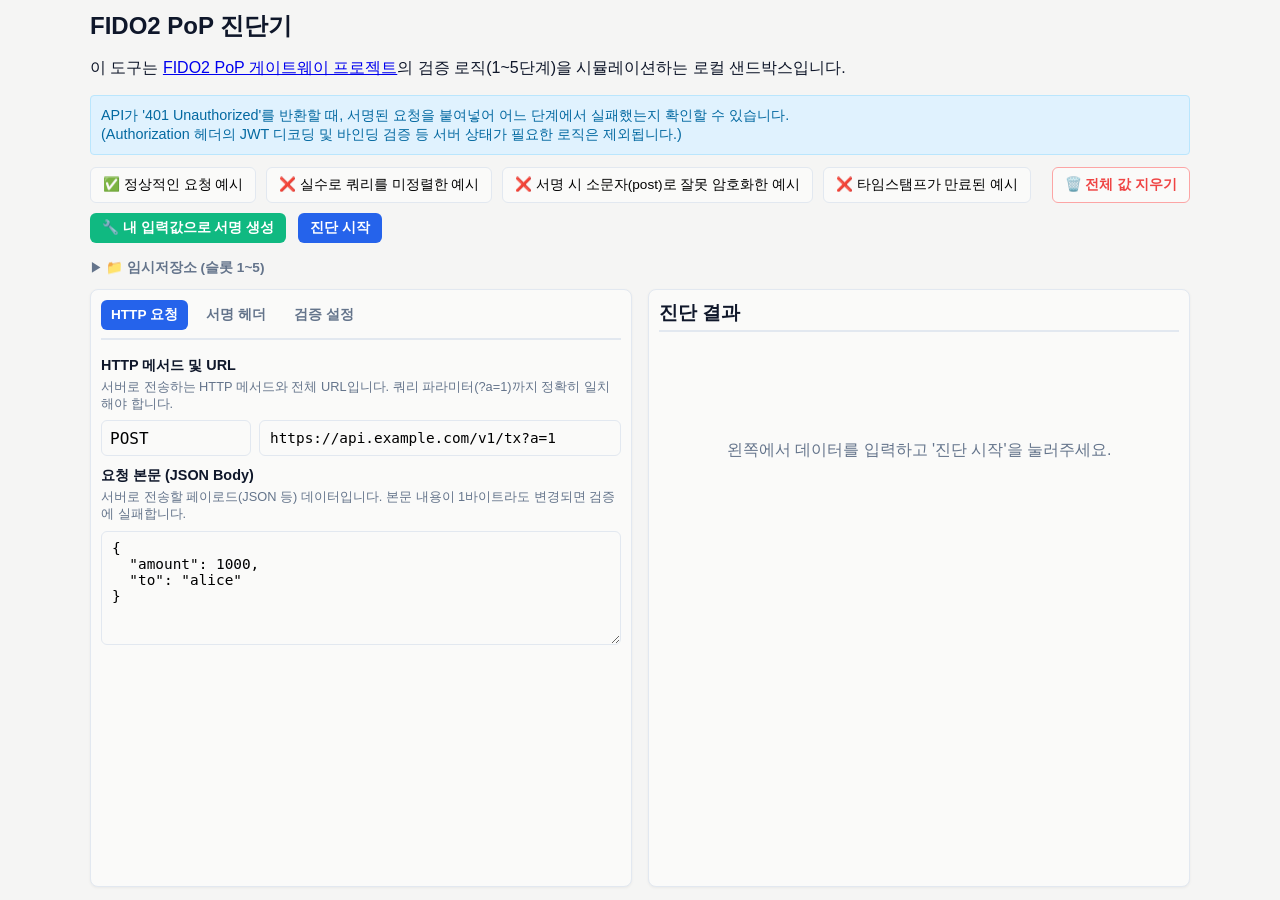
==== index.html @ a7aff131 "refactor(ui): eliminate DOM XSS and inline styles, guard localStorage, and split UI modules" ====
<!DOCTYPE html>

<html lang="ko">

<head>
  <meta charset="utf-8">

  <meta http-equiv="Content-Security-Policy" content="default-src 'none'; script-src 'self' file:; style-src 'self' file:; img-src 'self' file: data:; connect-src 'none'; base-uri 'none'; form-action 'none';">

  <meta name="viewport" content="width=device-width, initial-scale=1.0">

  

  <title>PoP 게이트웨이 401/403/400 진단기</title>
  <link rel="stylesheet" href="css/style.css">

</head>

<body>

  <div class="container">

        <header>
      <h1>FIDO2 PoP 진단기</h1>
      <p>이 도구는 <a href="https://altdmfk.github.io/fido2-pop-gateway/" target="_blank" rel="noopener noreferrer">FIDO2 PoP 게이트웨이 프로젝트</a>의 검증 로직(1~5단계)을 시뮬레이션하는 로컬 샌드박스입니다.</p>
      <div class="alert info">
        API가 '401 Unauthorized'를 반환할 때, 서명된 요청을 붙여넣어 어느 단계에서 실패했는지 확인할 수 있습니다.<br>
        (Authorization 헤더의 JWT 디코딩 및 바인딩 검증 등 서버 상태가 필요한 로직은 제외됩니다.)
      </div>
    </header>



    <div class="demo-buttons">

      <button id="btn-demo-valid" class="btn-demo">✅ 정상적인 요청 예시</button>

      <button id="btn-demo-unsorted" class="btn-demo">❌ 실수로 쿼리를 미정렬한 예시</button>

      <button id="btn-demo-method" class="btn-demo" title="네트워크로는 POST로 보냈지만, 서명할 때는 post로 해시한 상황입니다.">❌ 서명 시 소문자(post)로 잘못 암호화한 예시</button>

      <button id="btn-demo-expired" class="btn-demo">❌ 타임스탬프가 만료된 예시</button>
      <button id="btn-clear-all" class="btn-demo" >🗑️ 전체 값 지우기</button>

    </div>

    <div class="top-action-bar" >
      <button id="btn-generate-test" class="btn-primary">🔧 내 입력값으로 서명 생성</button>
      <button id="btn-diagnose" class="btn-primary">진단 시작</button>
    </div>

    <details class="memory-accordion">
      <summary>📁 임시저장소 (슬롯 1~5)</summary>
      <div class="memory-content" id="memory-slots-container">
        <!-- Rendered via JS -->
      </div>
    </details>

    <div class="main-content">

      <div class="input-section">
        <div class="tabs">
          <button class="tab-btn active" data-target="tab-http">HTTP 요청</button>
          <button class="tab-btn" data-target="tab-headers">서명 헤더</button>
          <button class="tab-btn" data-target="tab-config">검증 설정</button>
        </div>

        <div id="tab-http" class="tab-pane active">
          <div class="form-group">
            <label>HTTP 메서드 및 URL</label>
            <div class="field-desc">서버로 전송하는 HTTP 메서드와 전체 URL입니다. 쿼리 파라미터(?a=1)까지 정확히 일치해야 합니다.</div>
            <div class="url-input-group">
              <input type="text" id="req-method" list="method-list" value="POST" maxlength="20">
              <datalist id="method-list">
                <option value="GET"></option>
                <option value="POST"></option>
                <option value="PUT"></option>
                <option value="DELETE"></option>
                <option value="PATCH"></option>
              </datalist>
              <input type="text" id="req-url" maxlength="2048">
            </div>
          </div>
          
          <div class="form-group">
            <label>요청 본문 (JSON Body)</label>
            <div class="field-desc">서버로 전송할 페이로드(JSON 등) 데이터입니다. 본문 내용이 1바이트라도 변경되면 검증에 실패합니다.</div>
            <textarea id="req-body" maxlength="50000" rows="6"></textarea>
          </div>
        </div>

        <div id="tab-headers" class="tab-pane">
          
          <div class="form-group">
            <label>Nonce</label>
            <div class="field-desc">재전송 공격(Replay Attack)을 방지하기 위해 클라이언트가 매 요청마다 새로 생성하는 1회용 난수(Random String)입니다.</div>
            <input type="text" id="req-nonce" maxlength="128">
          </div>
          <div class="form-group">
            <label>Timestamp</label>
            <div class="field-desc">클라이언트가 서명을 생성한 시각(Unix Timestamp)입니다. 기준 시각(서버 시간) 대비 오차가 허용 범위를 벗어나면 만료 처리됩니다.</div>
            <input type="text" id="req-timestamp" maxlength="20">
          </div>
          <div class="form-group">
            <label>Body-Digest</label>
            <div class="field-desc">요청 본문(Body) 데이터가 전송 도중 변조되지 않았음을 수학적으로 증명하는 해시(Hash) 요약본입니다.</div>
            <input type="text" id="req-digest" maxlength="256">
          </div>
          <div class="form-group">
            <label>Signature</label>
            <div class="field-desc">본인이 보냈다는 것을 증명하는 전자서명입니다. ECDSA P-256 서명 기준, Base64url 디코딩 시 정확히 64바이트(r값 32바이트 + s값 32바이트)여야 합니다.</div>
            <input type="text" id="req-signature" maxlength="512">
          </div>
        </div>

        <div id="tab-config" class="tab-pane">
          <div class="form-group">
            <label>공개키 (PEM)</label>
            <div class="field-desc">전자서명의 유효성을 검증하기 위한 암호학적 공개키입니다. (PEM 형식 및 순수 Base64 문자열 모두 지원)</div>
            <textarea id="req-pubkey" maxlength="2048" rows="6"></textarea>
          </div>
          
          <div class="form-group eval-time-group" >
            <label >평가 기준 시각 (Unix Timestamp):</label>
            <input type="number" id="eval-timestamp" >
            <button id="btn-now" class="btn-small">현재 시각</button>
          </div>
        </div>
</div>



      <div class="result-section">

        <h3>진단 결과</h3>

        <div id="result-panel" class="result-panel empty">

          <p class="placeholder-text">왼쪽에서 데이터를 입력하고 '진단 시작'을 눌러주세요.</p>

        </div>

        

        <div class="overhead-info hidden" id="overhead-info">

          <h4>💡 페이로드 절감 효과 (논문 수치 반영)</h4>

          <p>입력된 서명 길이를 보면 <strong>ECDSA P-256</strong> 알고리즘이 사용되었습니다.<br>

      이는 논문의 실측 결과에 따라 RSA-2048(약 499 Bytes) 대비 서명 헤더 크기를 <strong>약 51.3% (243 Bytes로) 절감</strong>한 규격입니다.</p>

        </div>

      </div>

    </div>

  </div>



  <!-- Script Load Order (IIFE/UMD, no ES modules for file:// compatibility):
       1. Fixtures -> 2. Core Profile & Modules -> 3. JSON Error Formatter -> 4. Core Diagnose Engine -> 5. UI Modules -> 6. App Bootstrap -->
  <script src="test/fixtures/fixtures.js"></script>
  <script src="js/core/profiles/paper.js"></script>
  <script src="js/core/encoding.js"></script>
  <script src="js/core/ecdsa.js"></script>
  <script src="js/core/canonical.js"></script>
  <script src="js/core/hypotheses.js"></script>
  <script src="js/ui/jsonError.js"></script>
  <script src="js/core/diagnose.js"></script>
  <script src="js/ui/render.js"></script>
  <script src="js/ui/slots.js"></script>
  <script src="js/ui/tabs.js"></script>
  <script src="js/app.js"></script>

</body>

</html>
---- css/style.css ----
:root {
  --primary-color: #2563eb;
  --bg-color: #f5f5f4;
  --surface-color: #fafaf9;
  --border-color: #e2e8f0;
  --text-main: #0f172a;
  --text-muted: #64748b;
  --danger-color: #ef4444;
  --success-color: #22c55e;
}

body {
  font-family: -apple-system, BlinkMacSystemFont, "Segoe UI", Roboto, Helvetica, Arial, sans-serif;
  background-color: var(--bg-color);
  color: var(--text-main);
  margin: 0;
  padding: 10px;
}

.container {
  max-width: 1100px;
  margin: 0 auto;
}

header {
  margin-bottom: 12px;
}

h1 { margin-top: 0; font-size: 1.5rem; }
h3 { margin-top: 0; border-bottom: 2px solid var(--border-color); padding-bottom: 4px;}

.alert {
  padding: 12px;
  border-radius: 6px;
  background-color: #fffbeb;
  border: 1px solid #fde68a;
  color: #92400e;
  font-size: 0.9rem;
}

.demo-buttons {
  display: flex;
  gap: 10px;
  margin-bottom: 10px;
  flex-wrap: wrap;
}

.btn-demo {
  background-color: var(--surface-color);
  border: 1px solid var(--border-color);
  padding: 8px 12px;
  border-radius: 6px;
  cursor: pointer;
  font-size: 0.85rem;
  transition: all 0.2s;
}
.btn-demo:hover { background-color: #f1f5f9; }

.main-content {
  display: grid;
  grid-template-columns: 1fr 1fr;
  gap: 16px;
}

.input-section, .result-section {
  background: var(--surface-color);
  padding: 10px;
  border-radius: 8px;
  border: 1px solid var(--border-color);
  box-shadow: 0 1px 3px rgba(0,0,0,0.05);
}

.form-group {
  margin-bottom: 10px;
}
.form-group label {
  display: block;
  font-weight: 600;
  margin-bottom: 6px;
  font-size: 0.9rem;
}



.url-input-group { display: flex; gap: 8px; }





.btn-primary {
  font-size: 0.85rem;
  background: var(--primary-color);
  color: white;
  border: none;
  padding: 6px 12px;
  border-radius: 6px;
  cursor: pointer;
  font-weight: 600;
}
.btn-primary:hover { background: #1d4ed8; }



.result-panel {
  min-height: 200px;
}
.result-panel.empty {
  display: flex;
  align-items: center;
  justify-content: center;
  color: var(--text-muted);
}

.stage-list {
  list-style: none;
  padding: 0;
  margin: 0;
}
.stage-item {
  padding: 12px;
  border-bottom: 1px solid var(--border-color);
  display: flex;
  align-items: flex-start;
  gap: 12px;
}
.stage-item .status-icon {
  font-size: 1.2rem;
}
.stage-item .content h4 {
  margin: 0 0 4px 0;
  font-size: 1rem;
}
.stage-item .content p {
  margin: 0;
  font-size: 0.9rem;
  color: var(--text-muted);
  white-space: pre-wrap;
  line-height: 1.4;
}

.hypothesis-box {
  margin-top: 10px;
  padding: 12px;
  background: #f0fdf4;
  border: 1px solid #bbf7d0;
  border-radius: 6px;
  color: #166534;
}
.hypothesis-box h5 { margin: 0 0 8px 0; font-size: 0.95rem; }
.hypothesis-box pre {
  background: #e7e5e4;
  padding: 8px;
  border-radius: 4px;
  overflow-x: auto;
  font-size: 0.8rem;
  margin: 0;
  border: 1px solid #dcfce7;
}

.overhead-info {
  margin-top: 24px;
  padding: 16px;
  background: #eff6ff;
  border-radius: 8px;
  border: 1px solid #bfdbfe;
}
.overhead-info h4 { margin: 0 0 8px 0; color: #1e3a8a;}
.overhead-info p { margin: 0; font-size: 0.9rem; color: #1e40af; line-height: 1.5; }

.alert.info { background-color: #e0f2fe; border: 1px solid #bae6fd; padding: 10px; color: #0369a1; border-radius: 4px; margin-top: 10px; }

#req-url { flex: 1; }
.hypothesis-box.error { background: #fef2f2; border-color: #fecaca; color: #991b1b; }
.stage-item .content h4.failed { color: var(--danger-color); font-weight: bold; }
.stage-item .content p.failed { color: var(--danger-color); }
.hypothesis-box .red-msg { color: #856404; }

.desc-label { font-size: 0.85rem; margin-top: 10px; }

input[type="text"], input[type="number"], textarea {
  background-color: #fafaf9;
  width: 100%;
  padding: 8px 10px;
  border: 1px solid var(--border-color);
  border-radius: 6px;
  font-family: monospace;
  box-sizing: border-box;
  font-size: 0.9rem;
}
.btn-small {
  background: var(--surface-color);
  border: 1px solid var(--border-color);
  padding: 0 16px;
  border-radius: 6px;
  cursor: pointer;
  white-space: nowrap;
  font-weight: 600;
  transition: all 0.2s;
}
.btn-small:hover { background-color: #f1f5f9; }

#req-method { width: 150px; padding: 6px 8px; border: 1px solid var(--border-color); border-radius: 6px; font-family: monospace; font-size: 1rem; box-sizing: border-box; height: 36px; }
.eval-time-group {
  margin-top: 16px;
  display: flex;
  flex-direction: row;
  align-items: center;
  gap: 8px;
  width: 100%;
}
.eval-time-group label { white-space: nowrap; margin: 0; }
.eval-time-group input { flex: 1; margin: 0; }
.eval-time-group button { margin: 0; height: 28px; }

.failed { color: red; }
.completed { font-weight: bold; }

textarea {
  resize: vertical;
  max-height: 500px;
  min-height: 60px;
}

.top-action-bar {
  display: flex;
  justify-content: flex-start;
  align-items: center;
  background: transparent;
  padding: 0;
  border-radius: 8px;
  border: none;
  margin-bottom: 12px;
  gap: 12px;
}

.diff-view {
  background: #1e1e1e;
  color: #d4d4d4;
  font-family: monospace;
  font-size: 0.85rem;
  border-radius: 4px;
  overflow: hidden;
  margin-top: 8px;
  border: 1px solid #333;
}
.diff-row {
  padding: 2px 8px;
  white-space: pre-wrap;
  word-break: break-all;
}
.diff-row.match {
  color: #858585;
}
.diff-row.expected {
  background-color: rgba(244, 63, 94, 0.2);
  color: #fda4af;
}
.diff-row.expected::before {
  content: '- ';
  user-select: none;
}
.diff-row.actual {
  background-color: rgba(16, 185, 129, 0.2);
  color: #6ee7b7;
}
.diff-row.actual::before {
  content: '+ ';
  user-select: none;
}

.field-desc {
  font-size: 0.8rem;
  color: var(--text-muted);
  margin-bottom: 8px;
  margin-top: -2px;
  line-height: 1.3;
}

.tabs {
  display: flex;
  gap: 8px;
  margin-bottom: 16px;
  border-bottom: 2px solid var(--border-color);
  padding-bottom: 8px;
}
.tab-btn {
  background: none;
  border: none;
  padding: 6px 10px;
  font-size: 0.85rem;
  font-weight: 600;
  color: var(--text-muted);
  cursor: pointer;
  border-radius: 6px;
  transition: all 0.2s;
}
.tab-btn:hover {
  background: #e7e5e4;
  color: var(--text-main);
}
.tab-btn.active {
  background: var(--primary-color);
  color: white;
}
.tab-pane {
  display: none;
  min-height: 520px;
}
.tab-pane.active {
  display: block;
}

/* Refactored inline styles to comply with CSP */
#btn-clear-all {
  color: #ef4444;
  border-color: #fca5a5;
  font-weight: bold;
  margin-left: auto;
}
#btn-generate-test {
  background-color: #10b981;
  border-color: #059669;
  font-size: 0.85rem;
}
#btn-generate-test:hover {
  background-color: #059669;
}

.warning-list {
  margin: 4px 0 0 20px;
  padding: 0;
}

.memory-accordion {
  margin-bottom: 8px;
  background: transparent;
  border: none;
}
.memory-accordion summary {
  padding: 4px 0;
  font-size: 0.85rem;
  color: #64748b;
  font-weight: 600;
  cursor: pointer;
  list-style: none;
  user-select: none;
  display: inline-block;
}
.memory-accordion summary:hover {
  color: #334155;
}
.memory-accordion summary::-webkit-details-marker {
  display: none;
}
.memory-accordion summary::before {
  content: "▶";
  display: inline-block;
  width: 16px;
  font-size: 0.75rem;
  transition: transform 0.2s;
}
.memory-accordion[open] summary::before {
  transform: rotate(90deg);
}
.memory-content {
  padding: 6px 0;
  display: flex;
  flex-direction: column;
  gap: 4px;
}
.memory-slot {
  display: flex;
  align-items: center;
  gap: 6px;
  background: #f5f5f4;
  padding: 4px 8px;
  border-radius: 4px;
  border: 1px solid #e2e8f0;
}
.memory-slot-name {
  flex: 1;
  font-size: 0.8rem;
  color: #475569;
}
.memory-slot button {
  padding: 2px 6px;
  font-size: 0.75rem;
  background: #e7e5e4;
}
.memory-slot button.btn-slot-save {
  color: #2563eb;
  border-color: #bfdbfe;
}
.memory-slot button.btn-slot-load {
  color: #059669;
  border-color: #a7f3d0;
}
.memory-slot button.btn-slot-delete {
  color: #ef4444;
  border-color: #fca5a5;
}

.error-detail-box {
  margin-top: 12px;
  padding: 8px 12px;
  background: #fef3c7;
  border-left: 3px solid #f59e0b;
  border-radius: 4px;
  color: #b45309;
  font-family: monospace;
  font-size: 0.85rem;
  line-height: 1.4;
  white-space: pre-wrap;
  word-break: break-all;
}

/* Classes to replace inline styles for CSP compliance */
.alert-compact {
  line-height: 1.6;
  margin-bottom: 0;
}
.alert-title {
  font-size: 1.05rem;
  display: block;
  margin-bottom: 6px;
}
.text-muted-span {
  color: #64748b;
}
.hidden {
  display: none;
}
.toast {
  position: fixed;
  top: 20px;
  left: 50%;
  transform: translateX(-50%);
  background-color: #10b981;
  color: white;
  padding: 12px 24px;
  border-radius: 8px;
  box-shadow: 0 4px 12px rgba(0,0,0,0.15);
  z-index: 9999;
  font-weight: bold;
  opacity: 0;
  transition: opacity 0.3s ease, top 0.3s ease;
}
.toast.toast-error {
  background-color: #ef4444;
}
.toast.toast-visible {
  opacity: 1;
  top: 40px;
}
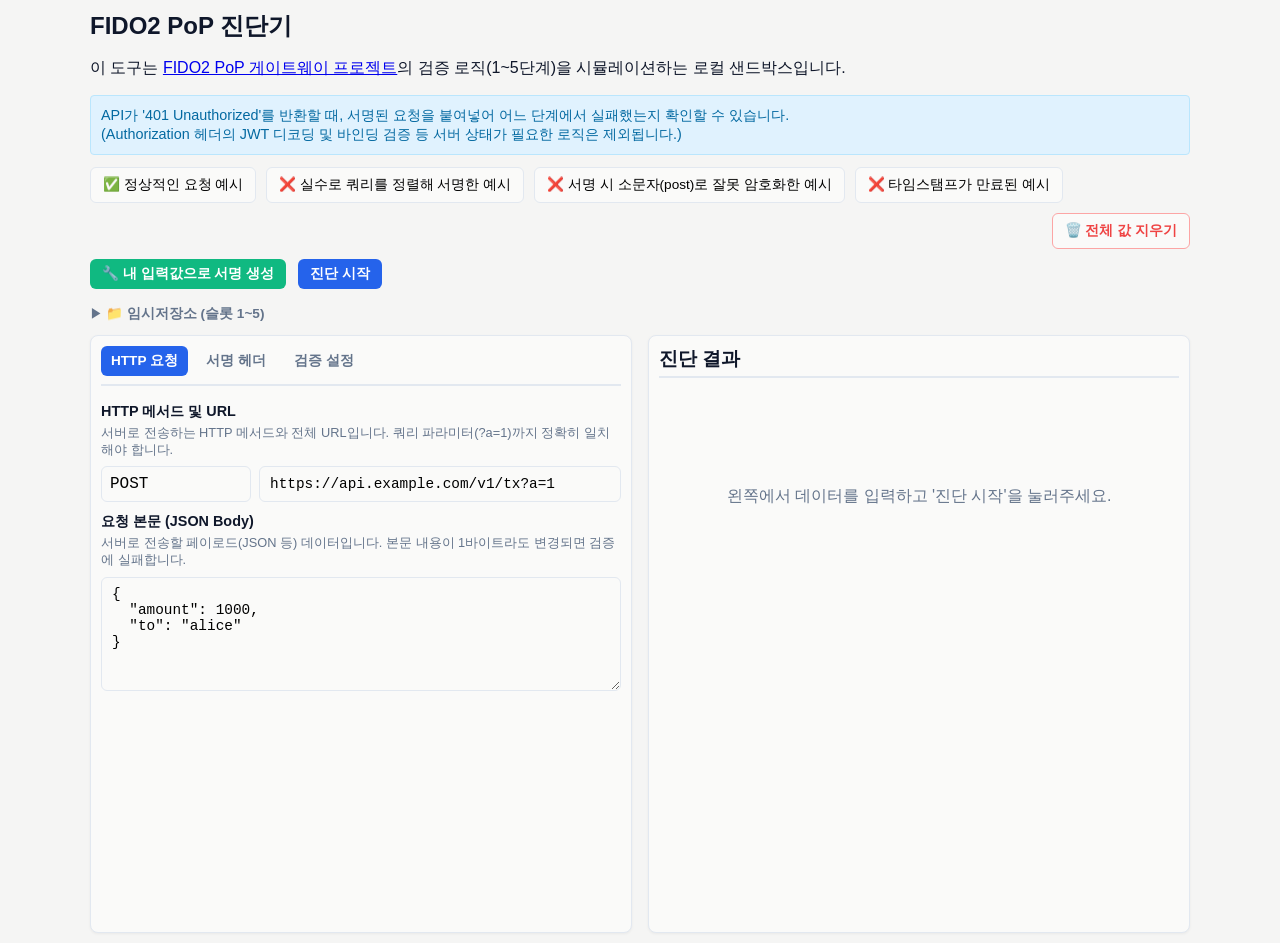
==== commit 6b77ec22: "feat(a11y,ui): add keyboard tab navigation, ARIA attributes, label bindings, and mobile layout - Con" ====
--- a/index.html
+++ b/index.html
@@ -35,7 +35,7 @@
 
       <button id="btn-demo-valid" class="btn-demo">✅ 정상적인 요청 예시</button>
 
-      <button id="btn-demo-unsorted" class="btn-demo">❌ 실수로 쿼리를 미정렬한 예시</button>
+      <button id="btn-demo-unsorted" class="btn-demo" title="게이트웨이는 원본 순서(c=3&amp;a=1&amp;b=2)를 기대하는데 클라이언트가 알파벳순(a=1&amp;b=2&amp;c=3)으로 정렬해 서명한 상황입니다.">❌ 실수로 쿼리를 정렬해 서명한 예시</button>
 
       <button id="btn-demo-method" class="btn-demo" title="네트워크로는 POST로 보냈지만, 서명할 때는 post로 해시한 상황입니다.">❌ 서명 시 소문자(post)로 잘못 암호화한 예시</button>
 
@@ -59,18 +59,18 @@
     <div class="main-content">
 
       <div class="input-section">
-        <div class="tabs">
-          <button class="tab-btn active" data-target="tab-http">HTTP 요청</button>
-          <button class="tab-btn" data-target="tab-headers">서명 헤더</button>
-          <button class="tab-btn" data-target="tab-config">검증 설정</button>
+        <div class="tabs" role="tablist" aria-label="진단 입력 항목 탭">
+          <button id="tab-btn-http" class="tab-btn active" role="tab" aria-selected="true" aria-controls="tab-http" tabindex="0" data-target="tab-http">HTTP 요청</button>
+          <button id="tab-btn-headers" class="tab-btn" role="tab" aria-selected="false" aria-controls="tab-headers" tabindex="-1" data-target="tab-headers">서명 헤더</button>
+          <button id="tab-btn-config" class="tab-btn" role="tab" aria-selected="false" aria-controls="tab-config" tabindex="-1" data-target="tab-config">검증 설정</button>
         </div>
 
-        <div id="tab-http" class="tab-pane active">
+        <div id="tab-http" class="tab-pane active" role="tabpanel" aria-labelledby="tab-btn-http">
           <div class="form-group">
-            <label>HTTP 메서드 및 URL</label>
+            <label for="req-method">HTTP 메서드 및 URL</label>
             <div class="field-desc">서버로 전송하는 HTTP 메서드와 전체 URL입니다. 쿼리 파라미터(?a=1)까지 정확히 일치해야 합니다.</div>
             <div class="url-input-group">
-              <input type="text" id="req-method" list="method-list" value="POST" maxlength="20">
+              <input type="text" id="req-method" list="method-list" value="POST" maxlength="20" aria-label="HTTP 메서드">
               <datalist id="method-list">
                 <option value="GET"></option>
                 <option value="POST"></option>
@@ -78,50 +78,50 @@
                 <option value="DELETE"></option>
                 <option value="PATCH"></option>
               </datalist>
-              <input type="text" id="req-url" maxlength="2048">
+              <input type="text" id="req-url" maxlength="2048" aria-label="요청 URL">
             </div>
           </div>
           
           <div class="form-group">
-            <label>요청 본문 (JSON Body)</label>
+            <label for="req-body">요청 본문 (JSON Body)</label>
             <div class="field-desc">서버로 전송할 페이로드(JSON 등) 데이터입니다. 본문 내용이 1바이트라도 변경되면 검증에 실패합니다.</div>
             <textarea id="req-body" maxlength="50000" rows="6"></textarea>
           </div>
         </div>
 
-        <div id="tab-headers" class="tab-pane">
+        <div id="tab-headers" class="tab-pane" role="tabpanel" aria-labelledby="tab-btn-headers">
           
           <div class="form-group">
-            <label>Nonce</label>
+            <label for="req-nonce">Nonce</label>
             <div class="field-desc">재전송 공격(Replay Attack)을 방지하기 위해 클라이언트가 매 요청마다 새로 생성하는 1회용 난수(Random String)입니다.</div>
             <input type="text" id="req-nonce" maxlength="128">
           </div>
           <div class="form-group">
-            <label>Timestamp</label>
+            <label for="req-timestamp">Timestamp</label>
             <div class="field-desc">클라이언트가 서명을 생성한 시각(Unix Timestamp)입니다. 기준 시각(서버 시간) 대비 오차가 허용 범위를 벗어나면 만료 처리됩니다.</div>
             <input type="text" id="req-timestamp" maxlength="20">
           </div>
           <div class="form-group">
-            <label>Body-Digest</label>
+            <label for="req-digest">Body-Digest</label>
             <div class="field-desc">요청 본문(Body) 데이터가 전송 도중 변조되지 않았음을 수학적으로 증명하는 해시(Hash) 요약본입니다.</div>
             <input type="text" id="req-digest" maxlength="256">
           </div>
           <div class="form-group">
-            <label>Signature</label>
+            <label for="req-signature">Signature</label>
             <div class="field-desc">본인이 보냈다는 것을 증명하는 전자서명입니다. ECDSA P-256 서명 기준, Base64url 디코딩 시 정확히 64바이트(r값 32바이트 + s값 32바이트)여야 합니다.</div>
             <input type="text" id="req-signature" maxlength="512">
           </div>
         </div>
 
-        <div id="tab-config" class="tab-pane">
+        <div id="tab-config" class="tab-pane" role="tabpanel" aria-labelledby="tab-btn-config">
           <div class="form-group">
-            <label>공개키 (PEM)</label>
+            <label for="req-pubkey">공개키 (PEM)</label>
             <div class="field-desc">전자서명의 유효성을 검증하기 위한 암호학적 공개키입니다. (PEM 형식 및 순수 Base64 문자열 모두 지원)</div>
             <textarea id="req-pubkey" maxlength="2048" rows="6"></textarea>
           </div>
           
           <div class="form-group eval-time-group" >
-            <label >평가 기준 시각 (Unix Timestamp):</label>
+            <label for="eval-timestamp">평가 기준 시각 (Unix Timestamp):</label>
             <input type="number" id="eval-timestamp" >
             <button id="btn-now" class="btn-small">현재 시각</button>
           </div>
@@ -134,7 +134,7 @@
 
         <h3>진단 결과</h3>
 
-        <div id="result-panel" class="result-panel empty">
+        <div id="result-panel" class="result-panel empty" role="status" aria-live="polite">
 
           <p class="placeholder-text">왼쪽에서 데이터를 입력하고 '진단 시작'을 눌러주세요.</p>
 
--- a/css/style.css
+++ b/css/style.css
@@ -453,3 +453,46 @@
   opacity: 1;
   top: 40px;
 }
+
+/* Keyboard accessibility: visible focus indicator for all interactive elements */
+button:focus-visible,
+.tab-btn:focus-visible,
+input:focus-visible,
+textarea:focus-visible,
+summary:focus-visible,
+a:focus-visible {
+  outline: 2px solid var(--primary-color);
+  outline-offset: 2px;
+}
+
+/* Responsive layout for mobile and narrow screens */
+@media (max-width: 768px) {
+  body {
+    overflow-x: hidden;
+  }
+  .main-content {
+    grid-template-columns: 1fr;
+  }
+  .input-section,
+  .result-section {
+    min-width: 0;
+  }
+  .tabs,
+  .top-action-bar,
+  .eval-time-group,
+  .url-input-group,
+  .memory-slot {
+    flex-wrap: wrap;
+  }
+  #req-method {
+    width: 100%;
+  }
+  #req-url {
+    min-width: 0;
+    width: 100%;
+  }
+  .tab-pane {
+    min-height: auto;
+  }
+}
+
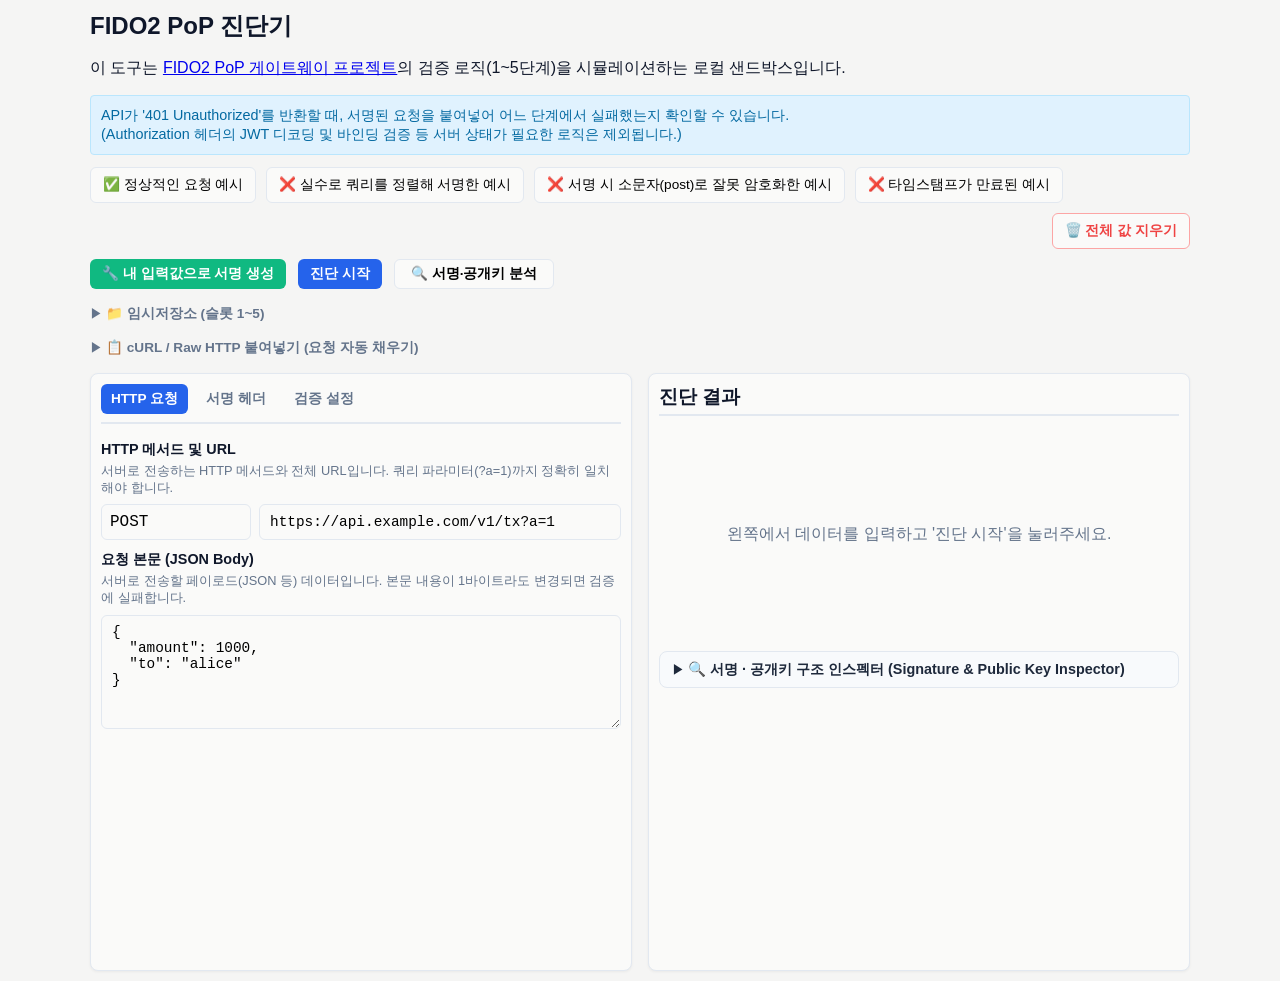
==== commit c0fb17a1: "feat(importer): add cURL and Raw HTTP parser with sample commands and tests" ====
--- a/index.html
+++ b/index.html
@@ -47,12 +47,36 @@
     <div class="top-action-bar" >
       <button id="btn-generate-test" class="btn-primary">🔧 내 입력값으로 서명 생성</button>
       <button id="btn-diagnose" class="btn-primary">진단 시작</button>
+      <button type="button" id="btn-inspect-now" class="btn-small">🔍 서명·공개키 분석</button>
     </div>
 
     <details class="memory-accordion">
       <summary>📁 임시저장소 (슬롯 1~5)</summary>
       <div class="memory-content" id="memory-slots-container">
         <!-- Rendered via JS -->
+      </div>
+    </details>
+
+    <details id="curl-import-accordion" class="memory-accordion import-accordion">
+      <summary>📋 cURL / Raw HTTP 붙여넣기 (요청 자동 채우기)</summary>
+      <div class="import-content">
+        <div class="import-header-row">
+          <label for="curl-import-input" class="import-label">cURL 명령어(Copy as cURL - bash) 또는 Raw HTTP 원문</label>
+          <div class="import-sample-buttons">
+            <button type="button" id="btn-sample-curl-valid" class="btn-small btn-import-sample">샘플: 정상 cURL</button>
+            <button type="button" id="btn-sample-curl-der" class="btn-small btn-import-sample">샘플: 실패 cURL (DER 서명)</button>
+            <button type="button" id="btn-sample-raw-http" class="btn-small btn-import-sample">샘플: Raw HTTP</button>
+          </div>
+        </div>
+        <textarea id="curl-import-input" rows="4" maxlength="550000" placeholder="curl 'https://api.example.com/v1/tx?a=1' -X POST -H 'X-FIDO2-Nonce: ...' --data-raw '{...}' 또는 Raw HTTP 요청을 붙여넣으세요."></textarea>
+        <div class="import-actions">
+          <button type="button" id="btn-curl-apply" class="btn-primary">📥 입력칸에 채우기</button>
+          <div id="curl-confirm-bar" class="import-confirm-bar hidden">
+            <span class="import-confirm-msg">⚠️ 기존 입력값이 있습니다. 덮어쓰시겠습니까?</span>
+            <button type="button" id="btn-curl-confirm-yes" class="btn-small btn-confirm-yes">덮어쓰기</button>
+            <button type="button" id="btn-curl-confirm-no" class="btn-small btn-confirm-no">취소</button>
+          </div>
+        </div>
       </div>
     </details>
 
@@ -134,6 +158,8 @@
 
         <h3>진단 결과</h3>
 
+        <div id="import-status-banner" class="import-status-banner hidden"></div>
+
         <div id="result-panel" class="result-panel empty" role="status" aria-live="polite">
 
           <p class="placeholder-text">왼쪽에서 데이터를 입력하고 '진단 시작'을 눌러주세요.</p>
@@ -151,6 +177,20 @@
       이는 논문의 실측 결과에 따라 RSA-2048(약 499 Bytes) 대비 서명 헤더 크기를 <strong>약 51.3% (243 Bytes로) 절감</strong>한 규격입니다.</p>
 
         </div>
+
+        <details id="inspector-panel" class="inspector-accordion">
+          <summary>🔍 서명 · 공개키 구조 인스펙터 (Signature &amp; Public Key Inspector)</summary>
+          <div class="inspector-content">
+            <div class="inspector-card">
+              <h5>서명 (Signature) 구조 분석</h5>
+              <div id="inspector-sig-box"></div>
+            </div>
+            <div class="inspector-card">
+              <h5>공개키 (Public Key) 구조 분석</h5>
+              <div id="inspector-pubkey-box"></div>
+            </div>
+          </div>
+        </details>
 
       </div>
 
@@ -166,6 +206,8 @@
   <script src="js/core/profiles/paper.js"></script>
   <script src="js/core/encoding.js"></script>
   <script src="js/core/ecdsa.js"></script>
+  <script src="js/core/inspect.js"></script>
+  <script src="js/core/curlParser.js"></script>
   <script src="js/core/canonical.js"></script>
   <script src="js/core/hypotheses.js"></script>
   <script src="js/ui/jsonError.js"></script>
@@ -173,6 +215,8 @@
   <script src="js/ui/render.js"></script>
   <script src="js/ui/slots.js"></script>
   <script src="js/ui/tabs.js"></script>
+  <script src="js/ui/inspector.js"></script>
+  <script src="js/ui/importer.js"></script>
   <script src="js/app.js"></script>
 
 </body>
--- a/css/style.css
+++ b/css/style.css
@@ -463,6 +463,282 @@
 a:focus-visible {
   outline: 2px solid var(--primary-color);
   outline-offset: 2px;
+}
+
+/* Signature & Public Key Inspector */
+#btn-inspect-now {
+  height: 30px;
+  font-size: 0.85rem;
+}
+
+.inspector-accordion {
+  margin-top: 16px;
+  border: 1px solid var(--border-color);
+  border-radius: 8px;
+  background-color: #f8fafc;
+  padding: 8px 12px;
+}
+
+.inspector-accordion summary {
+  font-size: 0.9rem;
+  font-weight: 600;
+  color: #1e293b;
+  cursor: pointer;
+  list-style: none;
+  user-select: none;
+}
+
+.inspector-accordion summary::-webkit-details-marker {
+  display: none;
+}
+
+.inspector-accordion summary::before {
+  content: "▶ ";
+  display: inline-block;
+  font-size: 0.75rem;
+  margin-right: 4px;
+  transition: transform 0.2s;
+}
+
+.inspector-accordion[open] summary::before {
+  transform: rotate(90deg);
+}
+
+.inspector-content {
+  margin-top: 10px;
+  display: flex;
+  flex-direction: column;
+  gap: 10px;
+}
+
+.inspector-card {
+  background-color: var(--surface-color);
+  border: 1px solid var(--border-color);
+  border-radius: 6px;
+  padding: 10px;
+}
+
+.inspector-card h5 {
+  margin: 0 0 8px 0;
+  font-size: 0.88rem;
+  color: #334155;
+  border-bottom: 1px solid var(--border-color);
+  padding-bottom: 4px;
+}
+
+.inspector-row {
+  display: flex;
+  align-items: flex-start;
+  gap: 8px;
+  padding: 3px 0;
+  font-size: 0.82rem;
+  line-height: 1.4;
+}
+
+.inspector-label {
+  min-width: 120px;
+  font-weight: 600;
+  color: var(--text-muted);
+  flex-shrink: 0;
+}
+
+.inspector-value {
+  flex: 1;
+  min-width: 0;
+  color: var(--text-main);
+  word-break: break-word;
+}
+
+.inspector-hex {
+  display: block;
+  font-family: monospace;
+  font-size: 0.78rem;
+  background-color: #f1f5f9;
+  padding: 2px 6px;
+  border-radius: 4px;
+  word-break: break-all;
+  overflow-wrap: anywhere;
+}
+
+.inspector-alert {
+  margin-top: 6px;
+  padding: 6px 8px;
+  border-radius: 4px;
+  font-size: 0.8rem;
+  line-height: 1.4;
+}
+
+.inspector-error {
+  background-color: #fef2f2;
+  border: 1px solid #fecaca;
+  color: #991b1b;
+}
+
+.inspector-warn {
+  background-color: #fffbeb;
+  border: 1px solid #fde68a;
+  color: #92400e;
+}
+
+.inspector-ok {
+  background-color: #f0fdf4;
+  border: 1px solid #bbf7d0;
+  color: #166534;
+}
+
+.inspector-guide-hint {
+  margin-top: 8px;
+  padding: 6px 10px;
+  background-color: #eff6ff;
+  border-left: 3px solid var(--primary-color);
+  border-radius: 4px;
+  color: #1e40af;
+  font-size: 0.82rem;
+  line-height: 1.4;
+}
+
+/* cURL / Raw HTTP Importer */
+.import-accordion {
+  margin-bottom: 12px;
+}
+
+.import-content {
+  padding: 8px 10px;
+  background-color: var(--surface-color);
+  border: 1px solid var(--border-color);
+  border-radius: 6px;
+  margin-top: 4px;
+}
+
+.import-header-row {
+  display: flex;
+  justify-content: space-between;
+  align-items: center;
+  gap: 8px;
+  flex-wrap: wrap;
+  margin-bottom: 6px;
+}
+
+.import-label {
+  display: block;
+  font-size: 0.82rem;
+  font-weight: 600;
+  color: #334155;
+  margin: 0;
+}
+
+.import-sample-buttons {
+  display: flex;
+  gap: 6px;
+  flex-wrap: wrap;
+}
+
+.btn-import-sample {
+  height: 24px;
+  padding: 0 8px;
+  font-size: 0.75rem;
+  background-color: #f1f5f9;
+  color: #334155;
+}
+
+.import-actions {
+  margin-top: 8px;
+  display: flex;
+  align-items: center;
+  gap: 10px;
+  flex-wrap: wrap;
+}
+
+.import-confirm-bar {
+  display: flex;
+  align-items: center;
+  gap: 6px;
+  background-color: #fffbeb;
+  border: 1px solid #fde68a;
+  padding: 4px 10px;
+  border-radius: 6px;
+  font-size: 0.82rem;
+  color: #92400e;
+}
+
+.import-confirm-bar.hidden {
+  display: none;
+}
+
+.btn-confirm-yes {
+  height: 26px;
+  padding: 0 10px;
+  font-size: 0.78rem;
+  color: #b45309;
+  border-color: #f59e0b;
+}
+
+.btn-confirm-no {
+  height: 26px;
+  padding: 0 10px;
+  font-size: 0.78rem;
+  color: #475569;
+}
+
+.import-status-banner {
+  margin-bottom: 12px;
+}
+
+.import-report {
+  padding: 10px 12px;
+  border-radius: 6px;
+  font-size: 0.83rem;
+  line-height: 1.45;
+}
+
+.import-report-ok {
+  background-color: #f8fafc;
+  border: 1px solid #cbd5e1;
+  color: #1e293b;
+}
+
+.import-report-error {
+  background-color: #fef2f2;
+  border: 1px solid #fecaca;
+  color: #991b1b;
+}
+
+.import-report-title {
+  display: block;
+  margin-bottom: 4px;
+  font-size: 0.88rem;
+}
+
+.import-report-line {
+  margin-top: 2px;
+}
+
+.import-line-warn {
+  color: #b45309;
+  font-weight: 600;
+}
+
+.import-line-info {
+  color: #475569;
+}
+
+.import-report-subbox {
+  margin-top: 6px;
+  padding: 6px 8px;
+  border-radius: 4px;
+  font-size: 0.8rem;
+}
+
+.import-subbox-warn {
+  background-color: #fffbeb;
+  border: 1px solid #fde68a;
+  color: #92400e;
+}
+
+.import-subbox-error {
+  background-color: #fee2e2;
+  border: 1px solid #fca5a5;
+  color: #991b1b;
 }
 
 /* Responsive layout for mobile and narrow screens */
@@ -481,7 +757,9 @@
   .top-action-bar,
   .eval-time-group,
   .url-input-group,
-  .memory-slot {
+  .memory-slot,
+  .inspector-row,
+  .import-confirm-bar {
     flex-wrap: wrap;
   }
   #req-method {
@@ -496,3 +774,4 @@
   }
 }
 
+
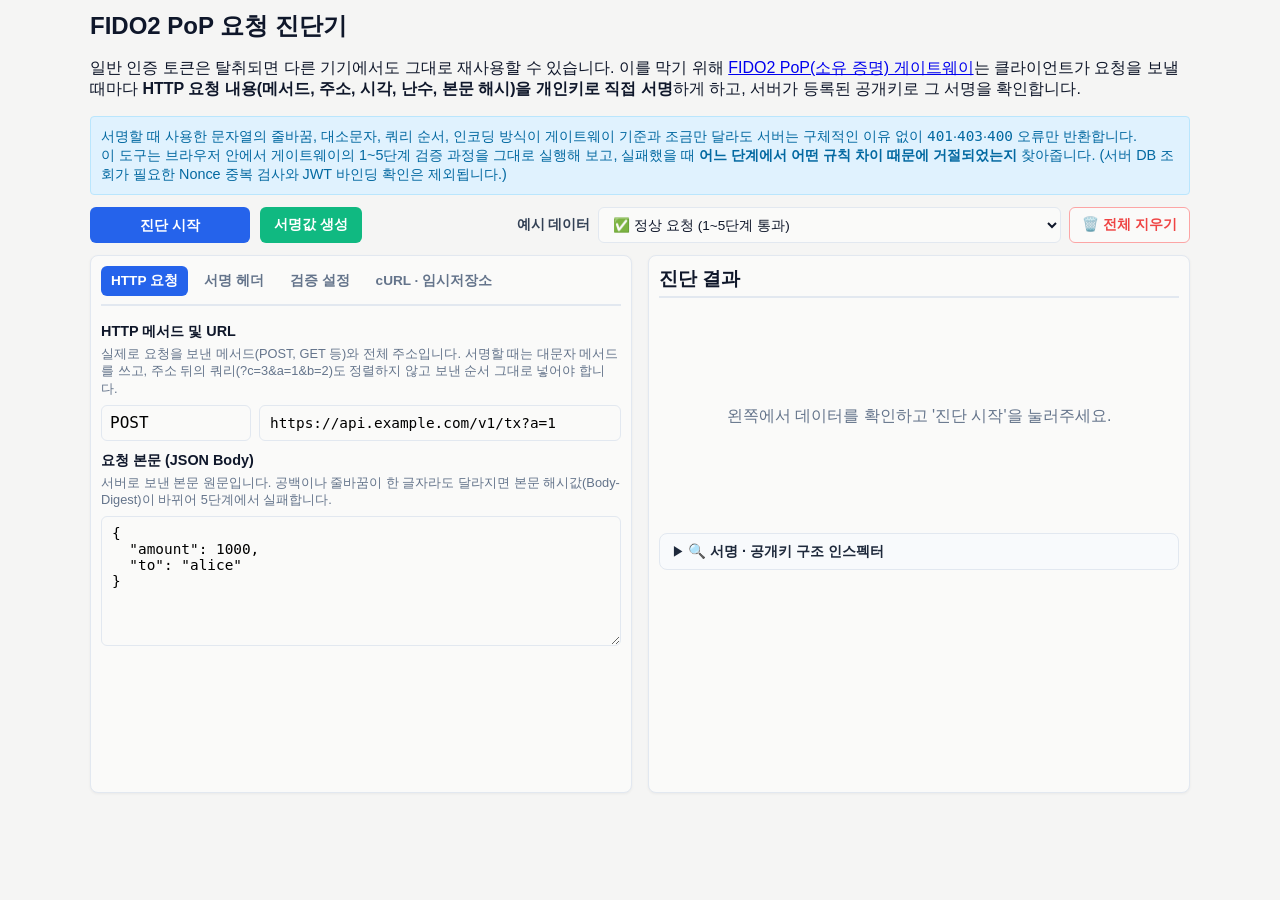
==== commit 4a048b4a: "refactor(ui): add cURL/slots tab, demo dropdown, and plain Korean descriptions" ====
--- a/index.html
+++ b/index.html
@@ -1,98 +1,60 @@
 <!DOCTYPE html>
-
 <html lang="ko">
-
 <head>
   <meta charset="utf-8">
-
   <meta http-equiv="Content-Security-Policy" content="default-src 'none'; script-src 'self' file:; style-src 'self' file:; img-src 'self' file: data:; connect-src 'none'; base-uri 'none'; form-action 'none';">
-
   <meta name="viewport" content="width=device-width, initial-scale=1.0">
-
-  
-
   <title>PoP 게이트웨이 401/403/400 진단기</title>
   <link rel="stylesheet" href="css/style.css">
-
 </head>
-
 <body>
-
   <div class="container">
-
-        <header>
-      <h1>FIDO2 PoP 진단기</h1>
-      <p>이 도구는 <a href="https://altdmfk.github.io/fido2-pop-gateway/" target="_blank" rel="noopener noreferrer">FIDO2 PoP 게이트웨이 프로젝트</a>의 검증 로직(1~5단계)을 시뮬레이션하는 로컬 샌드박스입니다.</p>
+    <header>
+      <h1>FIDO2 PoP 요청 진단기</h1>
+      <p>
+        일반 인증 토큰은 탈취되면 다른 기기에서도 그대로 재사용할 수 있습니다. 이를 막기 위해
+        <a href="https://altdmfk.github.io/fido2-pop-gateway/" target="_blank" rel="noopener noreferrer">FIDO2 PoP(소유 증명) 게이트웨이</a>는
+        클라이언트가 요청을 보낼 때마다 <strong>HTTP 요청 내용(메서드, 주소, 시각, 난수, 본문 해시)을 개인키로 직접 서명</strong>하게 하고, 서버가 등록된 공개키로 그 서명을 확인합니다.
+      </p>
       <div class="alert info">
-        API가 '401 Unauthorized'를 반환할 때, 서명된 요청을 붙여넣어 어느 단계에서 실패했는지 확인할 수 있습니다.<br>
-        (Authorization 헤더의 JWT 디코딩 및 바인딩 검증 등 서버 상태가 필요한 로직은 제외됩니다.)
+        서명할 때 사용한 문자열의 줄바꿈, 대소문자, 쿼리 순서, 인코딩 방식이 게이트웨이 기준과 조금만 달라도 서버는 구체적인 이유 없이 <code>401</code>·<code>403</code>·<code>400</code> 오류만 반환합니다.<br>
+        이 도구는 브라우저 안에서 게이트웨이의 1~5단계 검증 과정을 그대로 실행해 보고, 실패했을 때 <strong>어느 단계에서 어떤 규칙 차이 때문에 거절되었는지</strong> 찾아줍니다. (서버 DB 조회가 필요한 Nonce 중복 검사와 JWT 바인딩 확인은 제외됩니다.)
       </div>
     </header>
 
-
-
-    <div class="demo-buttons">
-
-      <button id="btn-demo-valid" class="btn-demo">✅ 정상적인 요청 예시</button>
-
-      <button id="btn-demo-unsorted" class="btn-demo" title="게이트웨이는 원본 순서(c=3&amp;a=1&amp;b=2)를 기대하는데 클라이언트가 알파벳순(a=1&amp;b=2&amp;c=3)으로 정렬해 서명한 상황입니다.">❌ 실수로 쿼리를 정렬해 서명한 예시</button>
-
-      <button id="btn-demo-method" class="btn-demo" title="네트워크로는 POST로 보냈지만, 서명할 때는 post로 해시한 상황입니다.">❌ 서명 시 소문자(post)로 잘못 암호화한 예시</button>
-
-      <button id="btn-demo-expired" class="btn-demo">❌ 타임스탬프가 만료된 예시</button>
-      <button id="btn-clear-all" class="btn-demo" >🗑️ 전체 값 지우기</button>
-
+    <div class="top-action-bar">
+      <div class="action-left-group">
+        <button id="btn-diagnose" class="btn-primary btn-diagnose-main">진단 시작</button>
+        <button id="btn-generate-test" class="btn-primary">서명값 생성</button>
+      </div>
+      <div class="demo-selector-group">
+        <label for="demo-select" class="demo-select-label">예시 데이터</label>
+        <select id="demo-select" class="demo-select">
+          <option value="valid">✅ 정상 요청 (1~5단계 통과)</option>
+          <option value="query-sorted">❌ 4단계 실패: 쿼리 파라미터를 알파벳순으로 정렬해 서명함</option>
+          <option value="method-lowercase">❌ 4단계 실패: HTTP 메서드를 소문자(post)로 서명함</option>
+          <option value="sig-der">❌ 4단계 실패: 서명을 64바이트 Raw 대신 DER 형식으로 인코딩함</option>
+          <option value="digest-base64url">❌ 5단계 실패: 본문 해시를 16진수(Hex) 대신 Base64url로 인코딩함</option>
+          <option value="timestamp-fail">❌ 2단계 실패: 타임스탬프 허용 오차(60초) 초과</option>
+          <option value="combo-2">❌ 4단계 실패: 복합 실수 (소문자 메서드 + 쿼리 정렬)</option>
+        </select>
+        <button id="btn-clear-all" class="btn-demo">🗑️ 전체 지우기</button>
+      </div>
     </div>
 
-    <div class="top-action-bar" >
-      <button id="btn-generate-test" class="btn-primary">🔧 내 입력값으로 서명 생성</button>
-      <button id="btn-diagnose" class="btn-primary">진단 시작</button>
-      <button type="button" id="btn-inspect-now" class="btn-small">🔍 서명·공개키 분석</button>
-    </div>
-
-    <details class="memory-accordion">
-      <summary>📁 임시저장소 (슬롯 1~5)</summary>
-      <div class="memory-content" id="memory-slots-container">
-        <!-- Rendered via JS -->
-      </div>
-    </details>
-
-    <details id="curl-import-accordion" class="memory-accordion import-accordion">
-      <summary>📋 cURL / Raw HTTP 붙여넣기 (요청 자동 채우기)</summary>
-      <div class="import-content">
-        <div class="import-header-row">
-          <label for="curl-import-input" class="import-label">cURL 명령어(Copy as cURL - bash) 또는 Raw HTTP 원문</label>
-          <div class="import-sample-buttons">
-            <button type="button" id="btn-sample-curl-valid" class="btn-small btn-import-sample">샘플: 정상 cURL</button>
-            <button type="button" id="btn-sample-curl-der" class="btn-small btn-import-sample">샘플: 실패 cURL (DER 서명)</button>
-            <button type="button" id="btn-sample-raw-http" class="btn-small btn-import-sample">샘플: Raw HTTP</button>
-          </div>
-        </div>
-        <textarea id="curl-import-input" rows="4" maxlength="550000" placeholder="curl 'https://api.example.com/v1/tx?a=1' -X POST -H 'X-FIDO2-Nonce: ...' --data-raw '{...}' 또는 Raw HTTP 요청을 붙여넣으세요."></textarea>
-        <div class="import-actions">
-          <button type="button" id="btn-curl-apply" class="btn-primary">📥 입력칸에 채우기</button>
-          <div id="curl-confirm-bar" class="import-confirm-bar hidden">
-            <span class="import-confirm-msg">⚠️ 기존 입력값이 있습니다. 덮어쓰시겠습니까?</span>
-            <button type="button" id="btn-curl-confirm-yes" class="btn-small btn-confirm-yes">덮어쓰기</button>
-            <button type="button" id="btn-curl-confirm-no" class="btn-small btn-confirm-no">취소</button>
-          </div>
-        </div>
-      </div>
-    </details>
-
     <div class="main-content">
-
       <div class="input-section">
         <div class="tabs" role="tablist" aria-label="진단 입력 항목 탭">
           <button id="tab-btn-http" class="tab-btn active" role="tab" aria-selected="true" aria-controls="tab-http" tabindex="0" data-target="tab-http">HTTP 요청</button>
           <button id="tab-btn-headers" class="tab-btn" role="tab" aria-selected="false" aria-controls="tab-headers" tabindex="-1" data-target="tab-headers">서명 헤더</button>
           <button id="tab-btn-config" class="tab-btn" role="tab" aria-selected="false" aria-controls="tab-config" tabindex="-1" data-target="tab-config">검증 설정</button>
+          <button id="tab-btn-tools" class="tab-btn" role="tab" aria-selected="false" aria-controls="tab-tools" tabindex="-1" data-target="tab-tools">cURL · 임시저장소</button>
         </div>
 
         <div id="tab-http" class="tab-pane active" role="tabpanel" aria-labelledby="tab-btn-http">
           <div class="form-group">
             <label for="req-method">HTTP 메서드 및 URL</label>
-            <div class="field-desc">서버로 전송하는 HTTP 메서드와 전체 URL입니다. 쿼리 파라미터(?a=1)까지 정확히 일치해야 합니다.</div>
+            <div class="field-desc">실제로 요청을 보낸 메서드(POST, GET 등)와 전체 주소입니다. 서명할 때는 대문자 메서드를 쓰고, 주소 뒤의 쿼리(?c=3&amp;a=1&amp;b=2)도 정렬하지 않고 보낸 순서 그대로 넣어야 합니다.</div>
             <div class="url-input-group">
               <input type="text" id="req-method" list="method-list" value="POST" maxlength="20" aria-label="HTTP 메서드">
               <datalist id="method-list">
@@ -105,34 +67,33 @@
               <input type="text" id="req-url" maxlength="2048" aria-label="요청 URL">
             </div>
           </div>
-          
+
           <div class="form-group">
             <label for="req-body">요청 본문 (JSON Body)</label>
-            <div class="field-desc">서버로 전송할 페이로드(JSON 등) 데이터입니다. 본문 내용이 1바이트라도 변경되면 검증에 실패합니다.</div>
-            <textarea id="req-body" maxlength="50000" rows="6"></textarea>
+            <div class="field-desc">서버로 보낸 본문 원문입니다. 공백이나 줄바꿈이 한 글자라도 달라지면 본문 해시값(Body-Digest)이 바뀌어 5단계에서 실패합니다.</div>
+            <textarea id="req-body" maxlength="50000" rows="7"></textarea>
           </div>
         </div>
 
         <div id="tab-headers" class="tab-pane" role="tabpanel" aria-labelledby="tab-btn-headers">
-          
-          <div class="form-group">
-            <label for="req-nonce">Nonce</label>
-            <div class="field-desc">재전송 공격(Replay Attack)을 방지하기 위해 클라이언트가 매 요청마다 새로 생성하는 1회용 난수(Random String)입니다.</div>
+          <div class="form-group">
+            <label for="req-nonce">Nonce (X-FIDO2-Nonce)</label>
+            <div class="field-desc">같은 요청을 가로채서 다시 보내는 공격(재전송 공격)을 막기 위해 요청마다 새로 만드는 1회용 문자열입니다.</div>
             <input type="text" id="req-nonce" maxlength="128">
           </div>
           <div class="form-group">
-            <label for="req-timestamp">Timestamp</label>
-            <div class="field-desc">클라이언트가 서명을 생성한 시각(Unix Timestamp)입니다. 기준 시각(서버 시간) 대비 오차가 허용 범위를 벗어나면 만료 처리됩니다.</div>
+            <label for="req-timestamp">Timestamp (X-FIDO2-Timestamp)</label>
+            <div class="field-desc">서명을 만든 시각(초 단위 Unix 시간)입니다. 검증 설정 탭의 '평가 기준 시각'과 비교해 60초 넘게 차이 나면 2단계에서 만료 처리됩니다.</div>
             <input type="text" id="req-timestamp" maxlength="20">
           </div>
           <div class="form-group">
-            <label for="req-digest">Body-Digest</label>
-            <div class="field-desc">요청 본문(Body) 데이터가 전송 도중 변조되지 않았음을 수학적으로 증명하는 해시(Hash) 요약본입니다.</div>
+            <label for="req-digest">Body-Digest (X-Body-Digest)</label>
+            <div class="field-desc">요청 본문(Body)을 SHA-256으로 해시한 값입니다. 'sha256=' 뒤에 64자리 소문자 16진수(Hex)를 붙이며, 서명할 문자열의 마지막 줄에도 들어갑니다.</div>
             <input type="text" id="req-digest" maxlength="256">
           </div>
           <div class="form-group">
-            <label for="req-signature">Signature</label>
-            <div class="field-desc">본인이 보냈다는 것을 증명하는 전자서명입니다. ECDSA P-256 서명 기준, Base64url 디코딩 시 정확히 64바이트(r값 32바이트 + s값 32바이트)여야 합니다.</div>
+            <label for="req-signature">Signature (X-FIDO2-Signature)</label>
+            <div class="field-desc">요청 항목들을 줄바꿈(\n)으로 이어 붙인 문자열에 ECDSA P-256 개인키로 서명한 값입니다. r(32바이트)과 s(32바이트)를 합친 64바이트 Raw 형식을 Base64url로 인코딩해야 합니다.</div>
             <input type="text" id="req-signature" maxlength="512">
           </div>
         </div>
@@ -140,47 +101,74 @@
         <div id="tab-config" class="tab-pane" role="tabpanel" aria-labelledby="tab-btn-config">
           <div class="form-group">
             <label for="req-pubkey">공개키 (PEM)</label>
-            <div class="field-desc">전자서명의 유효성을 검증하기 위한 암호학적 공개키입니다. (PEM 형식 및 순수 Base64 문자열 모두 지원)</div>
+            <div class="field-desc">클라이언트의 개인키와 짝을 이루는 ECDSA P-256 공개키(SPKI PEM 형식)입니다. 게이트웨이와 이 진단기는 개인키 없이 공개키만으로 서명이 맞는지 확인합니다.</div>
             <textarea id="req-pubkey" maxlength="2048" rows="6"></textarea>
           </div>
-          
-          <div class="form-group eval-time-group" >
-            <label for="eval-timestamp">평가 기준 시각 (Unix Timestamp):</label>
-            <input type="number" id="eval-timestamp" >
-            <button id="btn-now" class="btn-small">현재 시각</button>
-          </div>
-        </div>
-</div>
-
-
+
+          <div class="form-group">
+            <label for="eval-timestamp">평가 기준 시각 (Unix Timestamp)</label>
+            <div class="field-desc">게이트웨이가 요청을 검사하는 기준 시각(초 단위)입니다. 이전에 캡처한 요청을 진단할 때는 요청의 Timestamp와 비슷한 값으로 맞춰 두면 만료 오류 없이 서명을 확인할 수 있습니다.</div>
+            <div class="eval-time-group">
+              <input type="number" id="eval-timestamp">
+              <button id="btn-now" class="btn-small">현재 시각</button>
+            </div>
+          </div>
+        </div>
+
+        <div id="tab-tools" class="tab-pane" role="tabpanel" aria-labelledby="tab-btn-tools">
+          <div class="tools-section-box">
+            <div class="import-header-row">
+              <label for="curl-import-input" class="import-label">📋 cURL 명령어 또는 Raw HTTP 요청 붙여넣기</label>
+              <div class="import-sample-buttons">
+                <button type="button" id="btn-sample-curl-valid" class="btn-small btn-import-sample">샘플: 정상 cURL</button>
+                <button type="button" id="btn-sample-curl-der" class="btn-small btn-import-sample">샘플: 실패 cURL (DER 서명)</button>
+                <button type="button" id="btn-sample-raw-http" class="btn-small btn-import-sample">샘플: Raw HTTP</button>
+              </div>
+            </div>
+            <div class="field-desc">브라우저 개발자 도구(Network 탭 → 요청 우클릭 → Copy as cURL)에서 복사한 명령어나 HTTP 요청 원문을 붙여넣으면 메서드, URL, 본문, 서명 헤더 4종을 한 번에 채웁니다.</div>
+            <textarea id="curl-import-input" rows="5" maxlength="550000" placeholder="curl 'https://api.example.com/v1/tx?a=1' -X POST -H 'X-FIDO2-Nonce: ...' --data-raw '{...}' 또는 Raw HTTP 요청을 붙여넣으세요."></textarea>
+            <div class="import-actions">
+              <button type="button" id="btn-curl-apply" class="btn-primary">📥 입력칸에 채우기</button>
+              <div id="curl-confirm-bar" class="import-confirm-bar hidden">
+                <span class="import-confirm-msg">⚠️ 기존 입력값이 있습니다. 덮어쓰시겠습니까?</span>
+                <button type="button" id="btn-curl-confirm-yes" class="btn-small btn-confirm-yes">덮어쓰기</button>
+                <button type="button" id="btn-curl-confirm-no" class="btn-small btn-confirm-no">취소</button>
+              </div>
+            </div>
+            <div id="curl-apply-notice" class="import-apply-notice hidden"></div>
+          </div>
+
+          <div class="tools-section-box tools-memory-box">
+            <div class="tools-section-title">📁 임시저장소 (슬롯 1~5)</div>
+            <div class="field-desc">현재 입력된 요청, 서명 헤더, 공개키, 평가 기준 시각을 브라우저 저장소(localStorage)에 5개까지 저장해 두고 비교할 수 있습니다.</div>
+            <div class="memory-content" id="memory-slots-container">
+              <!-- Rendered via JS -->
+            </div>
+          </div>
+        </div>
+      </div>
 
       <div class="result-section">
-
         <h3>진단 결과</h3>
 
         <div id="import-status-banner" class="import-status-banner hidden"></div>
 
         <div id="result-panel" class="result-panel empty" role="status" aria-live="polite">
-
-          <p class="placeholder-text">왼쪽에서 데이터를 입력하고 '진단 시작'을 눌러주세요.</p>
-
-        </div>
-
-        
+          <p class="placeholder-text">왼쪽에서 데이터를 확인하고 '진단 시작'을 눌러주세요.</p>
+        </div>
 
         <div class="overhead-info hidden" id="overhead-info">
-
-          <h4>💡 페이로드 절감 효과 (논문 수치 반영)</h4>
-
-          <p>입력된 서명 길이를 보면 <strong>ECDSA P-256</strong> 알고리즘이 사용되었습니다.<br>
-
-      이는 논문의 실측 결과에 따라 RSA-2048(약 499 Bytes) 대비 서명 헤더 크기를 <strong>약 51.3% (243 Bytes로) 절감</strong>한 규격입니다.</p>
-
+          <h4>💡 왜 ECDSA P-256 서명을 사용하나요?</h4>
+          <p>
+            매 API 요청마다 헤더에 서명을 담아 보내야 하므로 서명 크기가 작을수록 네트워크 부담이 줄어듭니다.<br>
+            64바이트 길이의 <strong>ECDSA P-256</strong> 서명을 사용하면 RSA-2048을 쓸 때보다 서명 헤더 전체 크기를 <strong>약 절반(499 Bytes → 243 Bytes, 51.3% 감소)</strong>으로 줄일 수 있습니다.
+          </p>
         </div>
 
         <details id="inspector-panel" class="inspector-accordion">
-          <summary>🔍 서명 · 공개키 구조 인스펙터 (Signature &amp; Public Key Inspector)</summary>
+          <summary>🔍 서명 · 공개키 구조 인스펙터</summary>
           <div class="inspector-content">
+            <div class="field-desc">'진단 시작'을 누르면 입력된 서명과 공개키의 바이트 구조(인코딩 방식, r·s 값, 타원곡선 좌표 등)가 아래에 함께 분석됩니다.</div>
             <div class="inspector-card">
               <h5>서명 (Signature) 구조 분석</h5>
               <div id="inspector-sig-box"></div>
@@ -191,14 +179,9 @@
             </div>
           </div>
         </details>
-
-      </div>
-
+      </div>
     </div>
-
   </div>
-
-
 
   <!-- Script Load Order (IIFE/UMD, no ES modules for file:// compatibility):
        1. Fixtures -> 2. Core Profile & Modules -> 3. JSON Error Formatter -> 4. Core Diagnose Engine -> 5. UI Modules -> 6. App Bootstrap -->
@@ -218,8 +201,5 @@
   <script src="js/ui/inspector.js"></script>
   <script src="js/ui/importer.js"></script>
   <script src="js/app.js"></script>
-
 </body>
-
 </html>
-
--- a/css/style.css
+++ b/css/style.css
@@ -224,7 +224,7 @@
 
 .top-action-bar {
   display: flex;
-  justify-content: flex-start;
+  justify-content: space-between;
   align-items: center;
   background: transparent;
   padding: 0;
@@ -232,6 +232,38 @@
   border: none;
   margin-bottom: 12px;
   gap: 12px;
+  flex-wrap: wrap;
+}
+
+.action-left-group {
+  display: flex;
+  align-items: center;
+  gap: 10px;
+}
+
+.demo-selector-group {
+  display: flex;
+  align-items: center;
+  gap: 8px;
+  flex-wrap: wrap;
+}
+
+.demo-select-label {
+  font-size: 0.85rem;
+  font-weight: 600;
+  color: #334155;
+  white-space: nowrap;
+}
+
+.demo-select {
+  height: 36px;
+  padding: 0 10px;
+  border: 1px solid var(--border-color);
+  border-radius: 6px;
+  background-color: var(--surface-color);
+  color: var(--text-main);
+  font-size: 0.85rem;
+  cursor: pointer;
 }
 
 .diff-view {
@@ -274,12 +306,12 @@
   color: var(--text-muted);
   margin-bottom: 8px;
   margin-top: -2px;
-  line-height: 1.3;
+  line-height: 1.35;
 }
 
 .tabs {
   display: flex;
-  gap: 8px;
+  gap: 6px;
   margin-bottom: 16px;
   border-bottom: 2px solid var(--border-color);
   padding-bottom: 8px;
@@ -305,20 +337,47 @@
 }
 .tab-pane {
   display: none;
-  min-height: 520px;
+  min-height: 460px;
 }
 .tab-pane.active {
   display: block;
 }
 
+.tools-section-box {
+  padding-bottom: 14px;
+}
+
+.tools-memory-box {
+  margin-top: 14px;
+  padding-top: 14px;
+  border-top: 1px solid var(--border-color);
+}
+
+.tools-section-title {
+  font-size: 0.9rem;
+  font-weight: 600;
+  color: var(--text-main);
+  margin-bottom: 6px;
+}
+
 /* Refactored inline styles to comply with CSP */
 #btn-clear-all {
+  height: 36px;
+  padding: 0 12px;
   color: #ef4444;
   border-color: #fca5a5;
-  font-weight: bold;
-  margin-left: auto;
+  font-weight: 600;
+}
+#btn-diagnose.btn-diagnose-main {
+  height: 36px;
+  min-width: 160px;
+  padding: 0 32px;
+  font-size: 0.9rem;
+  font-weight: 700;
 }
 #btn-generate-test {
+  height: 36px;
+  padding: 0 14px;
   background-color: #10b981;
   border-color: #059669;
   font-size: 0.85rem;
@@ -458,6 +517,7 @@
 button:focus-visible,
 .tab-btn:focus-visible,
 input:focus-visible,
+select:focus-visible,
 textarea:focus-visible,
 summary:focus-visible,
 a:focus-visible {
@@ -466,11 +526,6 @@
 }
 
 /* Signature & Public Key Inspector */
-#btn-inspect-now {
-  height: 30px;
-  font-size: 0.85rem;
-}
-
 .inspector-accordion {
   margin-top: 16px;
   border: 1px solid var(--border-color);
@@ -597,6 +652,12 @@
   line-height: 1.4;
 }
 
+.inspector-placeholder {
+  color: var(--text-muted);
+  font-size: 0.82rem;
+  padding: 6px 0;
+}
+
 /* cURL / Raw HTTP Importer */
 .import-accordion {
   margin-bottom: 12px;
@@ -678,6 +739,21 @@
   padding: 0 10px;
   font-size: 0.78rem;
   color: #475569;
+}
+
+.import-apply-notice {
+  margin-top: 8px;
+  padding: 6px 10px;
+  background-color: #eff6ff;
+  border: 1px solid #bfdbfe;
+  border-radius: 6px;
+  color: #1e40af;
+  font-size: 0.8rem;
+  line-height: 1.4;
+}
+
+.import-apply-notice.hidden {
+  display: none;
 }
 
 .import-status-banner {
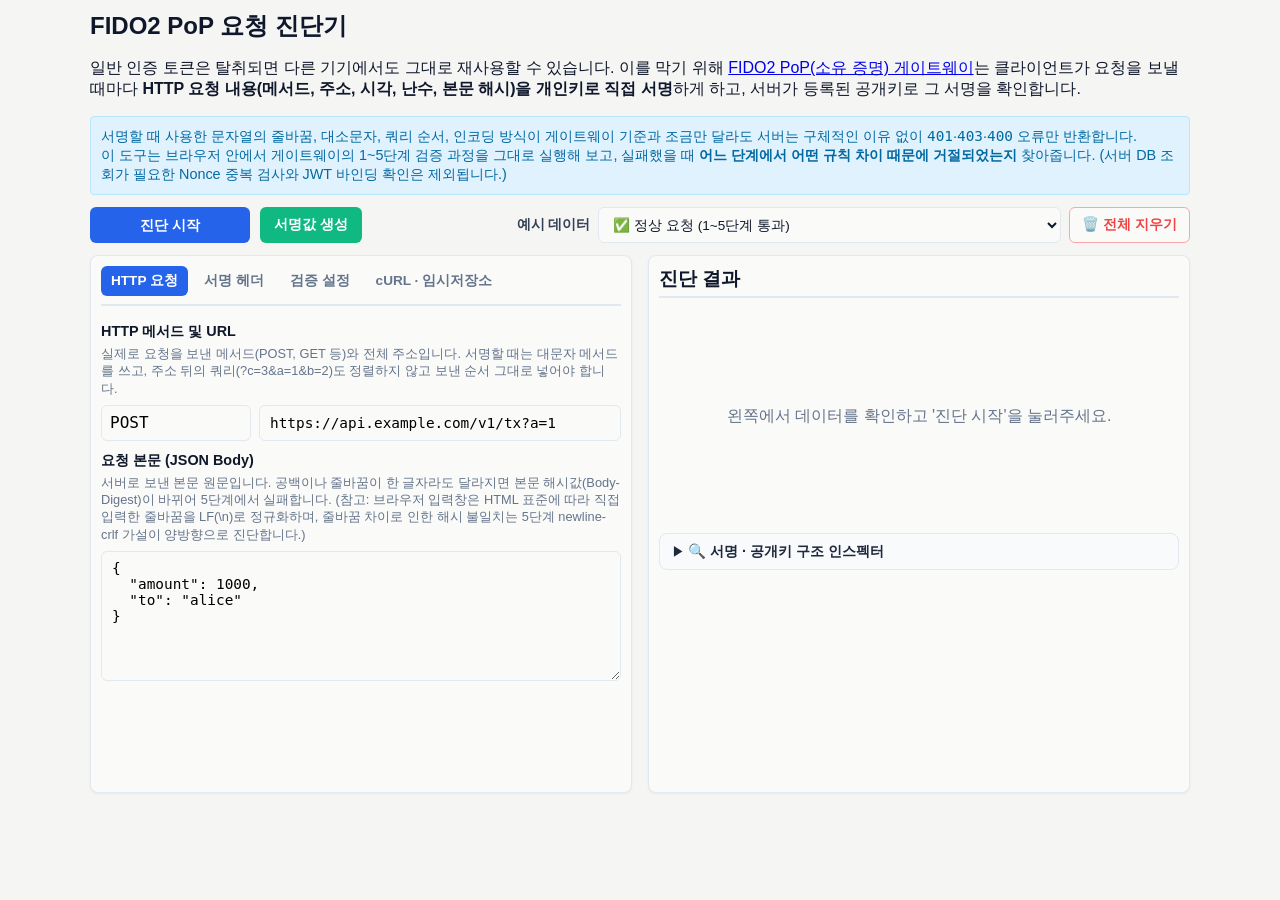
==== commit d21499f2: "chore: commit pre-existing workspace baseline" ====
--- a/index.html
+++ b/index.html
@@ -24,31 +24,31 @@
 
     <div class="top-action-bar">
       <div class="action-left-group">
-        <button id="btn-diagnose" class="btn-primary btn-diagnose-main">진단 시작</button>
-        <button id="btn-generate-test" class="btn-primary">서명값 생성</button>
+        <button type="button" id="btn-diagnose" class="btn-primary btn-diagnose-main">진단 시작</button>
+        <button type="button" id="btn-generate-test" class="btn-primary">서명값 생성</button>
       </div>
       <div class="demo-selector-group">
         <label for="demo-select" class="demo-select-label">예시 데이터</label>
         <select id="demo-select" class="demo-select">
           <option value="valid">✅ 정상 요청 (1~5단계 통과)</option>
+          <option value="timestamp-fail">❌ 2단계 실패: 타임스탬프 허용 오차(60초) 초과</option>
+          <option value="method-lowercase">❌ 4단계 실패: HTTP 메서드를 소문자(post)로 서명함</option>
           <option value="query-sorted">❌ 4단계 실패: 쿼리 파라미터를 알파벳순으로 정렬해 서명함</option>
-          <option value="method-lowercase">❌ 4단계 실패: HTTP 메서드를 소문자(post)로 서명함</option>
           <option value="sig-der">❌ 4단계 실패: 서명을 64바이트 Raw 대신 DER 형식으로 인코딩함</option>
+          <option value="combo-2">❌ 4단계 실패: 복합 실수 (소문자 메서드 + 쿼리 정렬)</option>
           <option value="digest-base64url">❌ 5단계 실패: 본문 해시를 16진수(Hex) 대신 Base64url로 인코딩함</option>
-          <option value="timestamp-fail">❌ 2단계 실패: 타임스탬프 허용 오차(60초) 초과</option>
-          <option value="combo-2">❌ 4단계 실패: 복합 실수 (소문자 메서드 + 쿼리 정렬)</option>
         </select>
-        <button id="btn-clear-all" class="btn-demo">🗑️ 전체 지우기</button>
+        <button type="button" id="btn-clear-all" class="btn-demo">🗑️ 전체 지우기</button>
       </div>
     </div>
 
     <div class="main-content">
       <div class="input-section">
         <div class="tabs" role="tablist" aria-label="진단 입력 항목 탭">
-          <button id="tab-btn-http" class="tab-btn active" role="tab" aria-selected="true" aria-controls="tab-http" tabindex="0" data-target="tab-http">HTTP 요청</button>
-          <button id="tab-btn-headers" class="tab-btn" role="tab" aria-selected="false" aria-controls="tab-headers" tabindex="-1" data-target="tab-headers">서명 헤더</button>
-          <button id="tab-btn-config" class="tab-btn" role="tab" aria-selected="false" aria-controls="tab-config" tabindex="-1" data-target="tab-config">검증 설정</button>
-          <button id="tab-btn-tools" class="tab-btn" role="tab" aria-selected="false" aria-controls="tab-tools" tabindex="-1" data-target="tab-tools">cURL · 임시저장소</button>
+          <button type="button" id="tab-btn-http" class="tab-btn active" role="tab" aria-selected="true" aria-controls="tab-http" tabindex="0" data-target="tab-http">HTTP 요청</button>
+          <button type="button" id="tab-btn-headers" class="tab-btn" role="tab" aria-selected="false" aria-controls="tab-headers" tabindex="-1" data-target="tab-headers">서명 헤더</button>
+          <button type="button" id="tab-btn-config" class="tab-btn" role="tab" aria-selected="false" aria-controls="tab-config" tabindex="-1" data-target="tab-config">검증 설정</button>
+          <button type="button" id="tab-btn-tools" class="tab-btn" role="tab" aria-selected="false" aria-controls="tab-tools" tabindex="-1" data-target="tab-tools">cURL · 임시저장소</button>
         </div>
 
         <div id="tab-http" class="tab-pane active" role="tabpanel" aria-labelledby="tab-btn-http">
@@ -70,7 +70,7 @@
 
           <div class="form-group">
             <label for="req-body">요청 본문 (JSON Body)</label>
-            <div class="field-desc">서버로 보낸 본문 원문입니다. 공백이나 줄바꿈이 한 글자라도 달라지면 본문 해시값(Body-Digest)이 바뀌어 5단계에서 실패합니다.</div>
+            <div class="field-desc">서버로 보낸 본문 원문입니다. 공백이나 줄바꿈이 한 글자라도 달라지면 본문 해시값(Body-Digest)이 바뀌어 5단계에서 실패합니다. (참고: 브라우저 입력창은 HTML 표준에 따라 직접 입력한 줄바꿈을 LF(\n)로 정규화하며, 줄바꿈 차이로 인한 해시 불일치는 5단계 newline-crlf 가설이 양방향으로 진단합니다.)</div>
             <textarea id="req-body" maxlength="50000" rows="7"></textarea>
           </div>
         </div>
@@ -100,7 +100,10 @@
 
         <div id="tab-config" class="tab-pane" role="tabpanel" aria-labelledby="tab-btn-config">
           <div class="form-group">
-            <label for="req-pubkey">공개키 (PEM)</label>
+            <div class="label-with-action">
+              <label for="req-pubkey">공개키 (PEM)</label>
+              <button type="button" id="btn-fill-sample-pubkey" class="btn-small btn-inline-sample">🔑 예시 공개키 채우기</button>
+            </div>
             <div class="field-desc">클라이언트의 개인키와 짝을 이루는 ECDSA P-256 공개키(SPKI PEM 형식)입니다. 게이트웨이와 이 진단기는 개인키 없이 공개키만으로 서명이 맞는지 확인합니다.</div>
             <textarea id="req-pubkey" maxlength="2048" rows="6"></textarea>
           </div>
@@ -110,7 +113,7 @@
             <div class="field-desc">게이트웨이가 요청을 검사하는 기준 시각(초 단위)입니다. 이전에 캡처한 요청을 진단할 때는 요청의 Timestamp와 비슷한 값으로 맞춰 두면 만료 오류 없이 서명을 확인할 수 있습니다.</div>
             <div class="eval-time-group">
               <input type="number" id="eval-timestamp">
-              <button id="btn-now" class="btn-small">현재 시각</button>
+              <button type="button" id="btn-now" class="btn-small">현재 시각</button>
             </div>
           </div>
         </div>
@@ -125,7 +128,7 @@
                 <button type="button" id="btn-sample-raw-http" class="btn-small btn-import-sample">샘플: Raw HTTP</button>
               </div>
             </div>
-            <div class="field-desc">브라우저 개발자 도구(Network 탭 → 요청 우클릭 → Copy as cURL)에서 복사한 명령어나 HTTP 요청 원문을 붙여넣으면 메서드, URL, 본문, 서명 헤더 4종을 한 번에 채웁니다.</div>
+            <div class="field-desc">브라우저 개발자 도구(Network 탭 → 요청 우클릭 → Copy as cURL)에서 복사한 명령어나 HTTP 요청 원문을 붙여넣으면 메서드, URL, 본문, 서명 헤더 4종을 한 번에 채웁니다. (브라우저 입력창은 직접 입력한 줄바꿈을 LF로 정규화하며, cURL의 $'...\r\n...' 이스케이프 본문은 원본 CRLF가 보존됩니다.)</div>
             <textarea id="curl-import-input" rows="5" maxlength="550000" placeholder="curl 'https://api.example.com/v1/tx?a=1' -X POST -H 'X-FIDO2-Nonce: ...' --data-raw '{...}' 또는 Raw HTTP 요청을 붙여넣으세요."></textarea>
             <div class="import-actions">
               <button type="button" id="btn-curl-apply" class="btn-primary">📥 입력칸에 채우기</button>
@@ -184,8 +187,7 @@
   </div>
 
   <!-- Script Load Order (IIFE/UMD, no ES modules for file:// compatibility):
-       1. Fixtures -> 2. Core Profile & Modules -> 3. JSON Error Formatter -> 4. Core Diagnose Engine -> 5. UI Modules -> 6. App Bootstrap -->
-  <script src="test/fixtures/fixtures.js"></script>
+       1. Core Profile & Modules -> 2. Core Diagnose Engine -> 3. UI Modules & Samples -> 4. App Bootstrap -->
   <script src="js/core/profiles/paper.js"></script>
   <script src="js/core/encoding.js"></script>
   <script src="js/core/ecdsa.js"></script>
@@ -193,12 +195,14 @@
   <script src="js/core/curlParser.js"></script>
   <script src="js/core/canonical.js"></script>
   <script src="js/core/hypotheses.js"></script>
+  <script src="js/core/jsonError.js"></script>
+  <script src="js/core/diagnose.js"></script>
+  <script src="js/ui/samples.js"></script>
   <script src="js/ui/jsonError.js"></script>
-  <script src="js/core/diagnose.js"></script>
   <script src="js/ui/render.js"></script>
+  <script src="js/ui/inspector.js"></script>
   <script src="js/ui/slots.js"></script>
   <script src="js/ui/tabs.js"></script>
-  <script src="js/ui/inspector.js"></script>
   <script src="js/ui/importer.js"></script>
   <script src="js/app.js"></script>
 </body>
--- a/css/style.css
+++ b/css/style.css
@@ -38,13 +38,6 @@
   font-size: 0.9rem;
 }
 
-.demo-buttons {
-  display: flex;
-  gap: 10px;
-  margin-bottom: 10px;
-  flex-wrap: wrap;
-}
-
 .btn-demo {
   background-color: var(--surface-color);
   border: 1px solid var(--border-color);
@@ -80,13 +73,7 @@
   font-size: 0.9rem;
 }
 
-
-
 .url-input-group { display: flex; gap: 8px; }
-
-
-
-
 
 .btn-primary {
   font-size: 0.85rem;
@@ -209,7 +196,6 @@
   gap: 8px;
   width: 100%;
 }
-.eval-time-group label { white-space: nowrap; margin: 0; }
 .eval-time-group input { flex: 1; margin: 0; }
 .eval-time-group button { margin: 0; height: 28px; }
 
@@ -284,21 +270,33 @@
 .diff-row.match {
   color: #858585;
 }
-.diff-row.expected {
+.diff-row.actual {
   background-color: rgba(244, 63, 94, 0.2);
   color: #fda4af;
 }
-.diff-row.expected::before {
+.diff-row.actual::before {
   content: '- ';
   user-select: none;
 }
-.diff-row.actual {
+.diff-row.expected {
   background-color: rgba(16, 185, 129, 0.2);
   color: #6ee7b7;
 }
-.diff-row.actual::before {
+.diff-row.expected::before {
   content: '+ ';
   user-select: none;
+}
+.hypothesis-stage-section + .hypothesis-stage-section {
+  margin-top: 14px;
+  padding-top: 12px;
+  border-top: 1px dashed #bbf7d0;
+}
+.hypothesis-stage-section.error {
+  padding: 10px;
+  background: #fef2f2;
+  border: 1px solid #fecaca;
+  border-radius: 6px;
+  color: #991b1b;
 }
 
 .field-desc {
@@ -391,37 +389,6 @@
   padding: 0;
 }
 
-.memory-accordion {
-  margin-bottom: 8px;
-  background: transparent;
-  border: none;
-}
-.memory-accordion summary {
-  padding: 4px 0;
-  font-size: 0.85rem;
-  color: #64748b;
-  font-weight: 600;
-  cursor: pointer;
-  list-style: none;
-  user-select: none;
-  display: inline-block;
-}
-.memory-accordion summary:hover {
-  color: #334155;
-}
-.memory-accordion summary::-webkit-details-marker {
-  display: none;
-}
-.memory-accordion summary::before {
-  content: "▶";
-  display: inline-block;
-  width: 16px;
-  font-size: 0.75rem;
-  transition: transform 0.2s;
-}
-.memory-accordion[open] summary::before {
-  transform: rotate(90deg);
-}
 .memory-content {
   padding: 6px 0;
   display: flex;
@@ -659,18 +626,6 @@
 }
 
 /* cURL / Raw HTTP Importer */
-.import-accordion {
-  margin-bottom: 12px;
-}
-
-.import-content {
-  padding: 8px 10px;
-  background-color: var(--surface-color);
-  border: 1px solid var(--border-color);
-  border-radius: 6px;
-  margin-top: 4px;
-}
-
 .import-header-row {
   display: flex;
   justify-content: space-between;
@@ -850,4 +805,78 @@
   }
 }
 
-
+.label-with-action {
+  display: flex;
+  justify-content: space-between;
+  align-items: center;
+  margin-bottom: 6px;
+}
+.label-with-action label {
+  margin-bottom: 0;
+}
+.btn-inline-sample {
+  font-size: 0.78rem;
+  padding: 3px 8px;
+  background-color: #f8fafc;
+  border: 1px solid #cbd5e1;
+  color: #334155;
+  border-radius: 4px;
+  cursor: pointer;
+}
+.btn-inline-sample:hover {
+  background-color: #f1f5f9;
+  border-color: #94a3b8;
+}
+
+.canonical-match-notice {
+  margin-top: 10px;
+  padding: 10px 12px;
+  background-color: #f0fdf4;
+  border: 1px solid #bbf7d0;
+  border-radius: 6px;
+  font-size: 0.85rem;
+  color: #166534;
+  line-height: 1.5;
+}
+
+.hypothesis-guide-box {
+  margin-top: 12px;
+  padding: 12px 14px;
+  background-color: #f8fafc;
+  border: 1px solid #e2e8f0;
+  border-radius: 6px;
+}
+.hypothesis-guide-box .guide-title {
+  display: block;
+  font-size: 0.9rem;
+  color: #1e293b;
+  margin-bottom: 8px;
+}
+.hypothesis-guide-box .guide-list {
+  margin: 0;
+  padding-left: 18px;
+}
+.hypothesis-guide-box .guide-list li {
+  margin-bottom: 8px;
+}
+.guide-item-title {
+  font-weight: 600;
+  color: #334155;
+  margin-bottom: 2px;
+}
+.guide-item-desc {
+  font-size: 0.84rem;
+  color: #475569;
+  line-height: 1.4;
+}
+.guide-item-solution {
+  font-size: 0.84rem;
+  color: #0369a1;
+  font-weight: 500;
+  line-height: 1.4;
+  margin-top: 2px;
+}
+
+
+
+
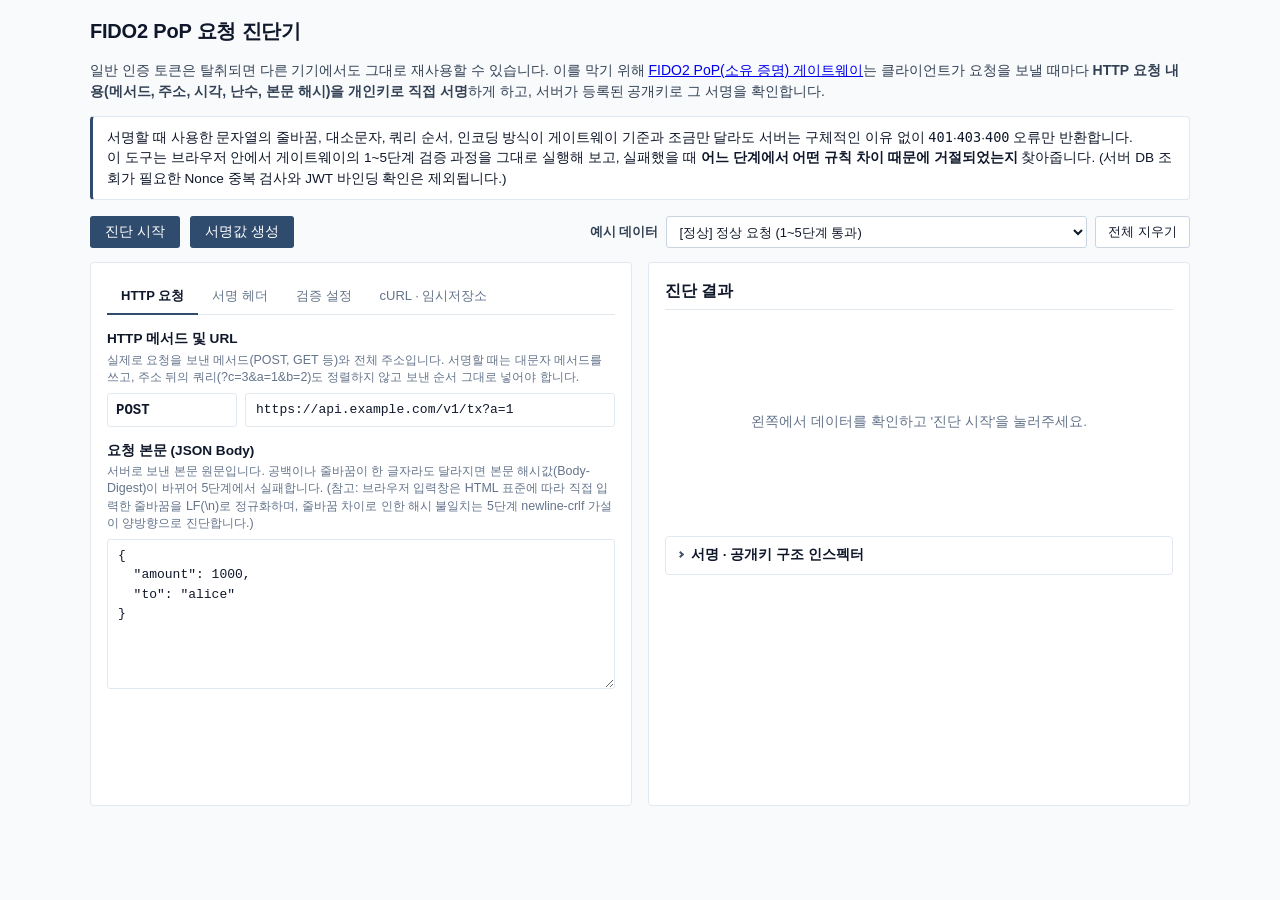
==== commit 478bc56b: "feat(slots): enhance slot storage metadata, inline renaming, and accordion UI" ====
--- a/index.html
+++ b/index.html
@@ -30,15 +30,15 @@
       <div class="demo-selector-group">
         <label for="demo-select" class="demo-select-label">예시 데이터</label>
         <select id="demo-select" class="demo-select">
-          <option value="valid">✅ 정상 요청 (1~5단계 통과)</option>
-          <option value="timestamp-fail">❌ 2단계 실패: 타임스탬프 허용 오차(60초) 초과</option>
-          <option value="method-lowercase">❌ 4단계 실패: HTTP 메서드를 소문자(post)로 서명함</option>
-          <option value="query-sorted">❌ 4단계 실패: 쿼리 파라미터를 알파벳순으로 정렬해 서명함</option>
-          <option value="sig-der">❌ 4단계 실패: 서명을 64바이트 Raw 대신 DER 형식으로 인코딩함</option>
-          <option value="combo-2">❌ 4단계 실패: 복합 실수 (소문자 메서드 + 쿼리 정렬)</option>
-          <option value="digest-base64url">❌ 5단계 실패: 본문 해시를 16진수(Hex) 대신 Base64url로 인코딩함</option>
+          <option value="valid">[정상] 정상 요청 (1~5단계 통과)</option>
+          <option value="timestamp-fail">[실패] 2단계: 타임스탬프 허용 오차(60초) 초과</option>
+          <option value="method-lowercase">[실패] 4단계: HTTP 메서드를 소문자(post)로 서명함</option>
+          <option value="query-sorted">[실패] 4단계: 쿼리 파라미터를 알파벳순으로 정렬해 서명함</option>
+          <option value="sig-der">[실패] 4단계: 서명을 64바이트 Raw 대신 DER 형식으로 인코딩함</option>
+          <option value="combo-2">[실패] 4단계: 복합 실수 (소문자 메서드 + 쿼리 정렬)</option>
+          <option value="digest-base64url">[실패] 5단계: 본문 해시를 16진수(Hex) 대신 Base64url로 인코딩함</option>
         </select>
-        <button type="button" id="btn-clear-all" class="btn-demo">🗑️ 전체 지우기</button>
+        <button type="button" id="btn-clear-all" class="btn-demo">전체 지우기</button>
       </div>
     </div>
 
@@ -102,7 +102,7 @@
           <div class="form-group">
             <div class="label-with-action">
               <label for="req-pubkey">공개키 (PEM)</label>
-              <button type="button" id="btn-fill-sample-pubkey" class="btn-small btn-inline-sample">🔑 예시 공개키 채우기</button>
+              <button type="button" id="btn-fill-sample-pubkey" class="btn-small btn-inline-sample">예시 공개키 채우기</button>
             </div>
             <div class="field-desc">클라이언트의 개인키와 짝을 이루는 ECDSA P-256 공개키(SPKI PEM 형식)입니다. 게이트웨이와 이 진단기는 개인키 없이 공개키만으로 서명이 맞는지 확인합니다.</div>
             <textarea id="req-pubkey" maxlength="2048" rows="6"></textarea>
@@ -121,7 +121,7 @@
         <div id="tab-tools" class="tab-pane" role="tabpanel" aria-labelledby="tab-btn-tools">
           <div class="tools-section-box">
             <div class="import-header-row">
-              <label for="curl-import-input" class="import-label">📋 cURL 명령어 또는 Raw HTTP 요청 붙여넣기</label>
+              <label for="curl-import-input" class="import-label">cURL 명령어 또는 Raw HTTP 요청 붙여넣기</label>
               <div class="import-sample-buttons">
                 <button type="button" id="btn-sample-curl-valid" class="btn-small btn-import-sample">샘플: 정상 cURL</button>
                 <button type="button" id="btn-sample-curl-der" class="btn-small btn-import-sample">샘플: 실패 cURL (DER 서명)</button>
@@ -131,9 +131,9 @@
             <div class="field-desc">브라우저 개발자 도구(Network 탭 → 요청 우클릭 → Copy as cURL)에서 복사한 명령어나 HTTP 요청 원문을 붙여넣으면 메서드, URL, 본문, 서명 헤더 4종을 한 번에 채웁니다. (브라우저 입력창은 직접 입력한 줄바꿈을 LF로 정규화하며, cURL의 $'...\r\n...' 이스케이프 본문은 원본 CRLF가 보존됩니다.)</div>
             <textarea id="curl-import-input" rows="5" maxlength="550000" placeholder="curl 'https://api.example.com/v1/tx?a=1' -X POST -H 'X-FIDO2-Nonce: ...' --data-raw '{...}' 또는 Raw HTTP 요청을 붙여넣으세요."></textarea>
             <div class="import-actions">
-              <button type="button" id="btn-curl-apply" class="btn-primary">📥 입력칸에 채우기</button>
+              <button type="button" id="btn-curl-apply" class="btn-primary">입력칸에 채우기</button>
               <div id="curl-confirm-bar" class="import-confirm-bar hidden">
-                <span class="import-confirm-msg">⚠️ 기존 입력값이 있습니다. 덮어쓰시겠습니까?</span>
+                <span class="import-confirm-msg">기존 입력값이 있습니다. 덮어쓰시겠습니까?</span>
                 <button type="button" id="btn-curl-confirm-yes" class="btn-small btn-confirm-yes">덮어쓰기</button>
                 <button type="button" id="btn-curl-confirm-no" class="btn-small btn-confirm-no">취소</button>
               </div>
@@ -141,13 +141,15 @@
             <div id="curl-apply-notice" class="import-apply-notice hidden"></div>
           </div>
 
-          <div class="tools-section-box tools-memory-box">
-            <div class="tools-section-title">📁 임시저장소 (슬롯 1~5)</div>
-            <div class="field-desc">현재 입력된 요청, 서명 헤더, 공개키, 평가 기준 시각을 브라우저 저장소(localStorage)에 5개까지 저장해 두고 비교할 수 있습니다.</div>
-            <div class="memory-content" id="memory-slots-container">
-              <!-- Rendered via JS -->
-            </div>
-          </div>
+          <details id="slots-panel" class="tools-section-box tools-memory-box tools-memory-accordion">
+            <summary class="tools-section-title">임시저장소 (슬롯 1~5)</summary>
+            <div class="tools-memory-content">
+              <div class="field-desc">현재 입력된 요청, 서명 헤더, 공개키, 평가 기준 시각을 브라우저 저장소(localStorage)에 5개까지 저장해 두고 비교할 수 있습니다.</div>
+              <div class="memory-content" id="memory-slots-container">
+                <!-- Rendered via JS -->
+              </div>
+            </div>
+          </details>
         </div>
       </div>
 
@@ -161,7 +163,7 @@
         </div>
 
         <div class="overhead-info hidden" id="overhead-info">
-          <h4>💡 왜 ECDSA P-256 서명을 사용하나요?</h4>
+          <h4>왜 ECDSA P-256 서명을 사용하나요?</h4>
           <p>
             매 API 요청마다 헤더에 서명을 담아 보내야 하므로 서명 크기가 작을수록 네트워크 부담이 줄어듭니다.<br>
             64바이트 길이의 <strong>ECDSA P-256</strong> 서명을 사용하면 RSA-2048을 쓸 때보다 서명 헤더 전체 크기를 <strong>약 절반(499 Bytes → 243 Bytes, 51.3% 감소)</strong>으로 줄일 수 있습니다.
@@ -169,7 +171,7 @@
         </div>
 
         <details id="inspector-panel" class="inspector-accordion">
-          <summary>🔍 서명 · 공개키 구조 인스펙터</summary>
+          <summary>서명 · 공개키 구조 인스펙터</summary>
           <div class="inspector-content">
             <div class="field-desc">'진단 시작'을 누르면 입력된 서명과 공개키의 바이트 구조(인코딩 방식, r·s 값, 타원곡선 좌표 등)가 아래에 함께 분석됩니다.</div>
             <div class="inspector-card">
--- a/css/style.css
+++ b/css/style.css
@@ -1,20 +1,39 @@
 :root {
-  --primary-color: #2563eb;
-  --bg-color: #f5f5f4;
-  --surface-color: #fafaf9;
+  --primary-color: #2f4b6e;
+  --primary-hover: #243b56;
+  --bg-color: #f8fafc;
+  --surface-color: #ffffff;
   --border-color: #e2e8f0;
+  --border-subtle: #cbd5e1;
   --text-main: #0f172a;
+  --text-body: #334155;
   --text-muted: #64748b;
-  --danger-color: #ef4444;
-  --success-color: #22c55e;
+  --text-light: #94a3b8;
+  --danger-color: #b91c1c;
+  --danger-subtle: #fef2f2;
+  --danger-border: #fca5a5;
+  --warn-color: #b45309;
+  --warn-subtle: #fffbeb;
+  --warn-border: #fcd34d;
+  --success-color: #15803d;
+  --success-subtle: #f0fdf4;
+  --success-border: #86efac;
+  --font-sans: -apple-system, BlinkMacSystemFont, "Segoe UI", Roboto, "Helvetica Neue", Arial, sans-serif;
+  --font-mono: ui-monospace, SFMono-Regular, Menlo, Monaco, Consolas, "Liberation Mono", "Courier New", monospace;
+}
+
+*, *::before, *::after {
+  box-sizing: border-box;
 }
 
 body {
-  font-family: -apple-system, BlinkMacSystemFont, "Segoe UI", Roboto, Helvetica, Arial, sans-serif;
+  font-family: var(--font-sans);
   background-color: var(--bg-color);
-  color: var(--text-main);
+  color: var(--text-body);
   margin: 0;
-  padding: 10px;
+  padding: 16px;
+  line-height: 1.5;
+  font-size: 0.875rem;
 }
 
 .container {
@@ -23,31 +42,93 @@
 }
 
 header {
-  margin-bottom: 12px;
-}
-
-h1 { margin-top: 0; font-size: 1.5rem; }
-h3 { margin-top: 0; border-bottom: 2px solid var(--border-color); padding-bottom: 4px;}
+  margin-bottom: 16px;
+}
+
+h1 {
+  margin: 0 0 4px 0;
+  font-size: 1.25rem;
+  font-weight: 600;
+  color: var(--text-main);
+  letter-spacing: -0.01em;
+}
+
+h3 {
+  margin: 0 0 12px 0;
+  font-size: 1rem;
+  font-weight: 600;
+  color: var(--text-main);
+  border-bottom: 1px solid var(--border-color);
+  padding-bottom: 6px;
+}
+
+h4 {
+  margin: 0 0 6px 0;
+  font-size: 0.875rem;
+  font-weight: 600;
+  color: var(--text-main);
+}
+
+h5 {
+  margin: 0 0 6px 0;
+  font-size: 0.8125rem;
+  font-weight: 600;
+  color: var(--text-main);
+}
 
 .alert {
-  padding: 12px;
-  border-radius: 6px;
-  background-color: #fffbeb;
-  border: 1px solid #fde68a;
-  color: #92400e;
-  font-size: 0.9rem;
+  padding: 10px 14px;
+  border-radius: 4px;
+  background-color: var(--surface-color);
+  border: 1px solid var(--border-color);
+  border-left: 3px solid var(--warn-color);
+  color: var(--text-main);
+  font-size: 0.85rem;
+  line-height: 1.5;
+}
+
+.alert.info {
+  background-color: var(--surface-color);
+  border: 1px solid var(--border-color);
+  border-left: 3px solid var(--primary-color);
+  color: var(--text-main);
+  border-radius: 4px;
+  margin-top: 10px;
+}
+
+.alert.success {
+  background-color: var(--surface-color);
+  border: 1px solid var(--border-color);
+  border-left: 3px solid var(--success-color);
+  color: var(--text-main);
+}
+
+.alert.warning {
+  background-color: var(--surface-color);
+  border: 1px solid var(--border-color);
+  border-left: 3px solid var(--warn-color);
+  color: var(--text-main);
 }
 
 .btn-demo {
   background-color: var(--surface-color);
-  border: 1px solid var(--border-color);
-  padding: 8px 12px;
-  border-radius: 6px;
+  border: 1px solid var(--border-subtle);
+  color: var(--text-main);
+  padding: 6px 12px;
+  border-radius: 3px;
   cursor: pointer;
-  font-size: 0.85rem;
-  transition: all 0.2s;
-}
-.btn-demo:hover { background-color: #f1f5f9; }
+  font-size: 0.8125rem;
+  font-weight: 500;
+  transition: background-color 0.15s ease, border-color 0.15s ease;
+}
+.btn-demo:hover {
+  background-color: #f1f5f9;
+  border-color: #94a3b8;
+}
+.btn-demo:focus-visible {
+  outline: 2px solid var(--primary-color);
+  outline-offset: 1px;
+}
 
 .main-content {
   display: grid;
@@ -57,37 +138,49 @@
 
 .input-section, .result-section {
   background: var(--surface-color);
-  padding: 10px;
-  border-radius: 8px;
-  border: 1px solid var(--border-color);
-  box-shadow: 0 1px 3px rgba(0,0,0,0.05);
+  padding: 16px;
+  border-radius: 4px;
+  border: 1px solid var(--border-color);
 }
 
 .form-group {
-  margin-bottom: 10px;
+  margin-bottom: 14px;
 }
 .form-group label {
   display: block;
   font-weight: 600;
-  margin-bottom: 6px;
-  font-size: 0.9rem;
-}
-
-.url-input-group { display: flex; gap: 8px; }
+  margin-bottom: 4px;
+  font-size: 0.85rem;
+  color: var(--text-main);
+}
+
+.url-input-group {
+  display: flex;
+  gap: 8px;
+}
 
 .btn-primary {
   font-size: 0.85rem;
   background: var(--primary-color);
-  color: white;
-  border: none;
-  padding: 6px 12px;
-  border-radius: 6px;
+  color: #ffffff;
+  border: 1px solid transparent;
+  padding: 6px 14px;
+  border-radius: 3px;
   cursor: pointer;
-  font-weight: 600;
-}
-.btn-primary:hover { background: #1d4ed8; }
-
-
+  font-weight: 500;
+  transition: background-color 0.15s ease;
+}
+.btn-primary:hover {
+  background: var(--primary-hover);
+}
+.btn-primary:focus-visible {
+  outline: 2px solid var(--primary-color);
+  outline-offset: 1px;
+}
+.btn-primary:disabled {
+  opacity: 0.6;
+  cursor: not-allowed;
+}
 
 .result-panel {
   min-height: 200px;
@@ -105,102 +198,204 @@
   margin: 0;
 }
 .stage-item {
-  padding: 12px;
+  padding: 12px 0;
   border-bottom: 1px solid var(--border-color);
   display: flex;
   align-items: flex-start;
-  gap: 12px;
-}
-.stage-item .status-icon {
-  font-size: 1.2rem;
+  gap: 10px;
+}
+.stage-item:last-child {
+  border-bottom: none;
+}
+.stage-item .status-tag {
+  font-size: 0.75rem;
+  font-weight: 600;
+  padding: 2px 6px;
+  border-radius: 2px;
+  border: 1px solid var(--border-subtle);
+  background: #f8fafc;
+  color: var(--text-muted);
+  white-space: nowrap;
+  line-height: 1.2;
+}
+.stage-item .status-tag.status-pass {
+  border-color: var(--success-border);
+  color: var(--success-color);
+  background: var(--success-subtle);
+}
+.stage-item .status-tag.status-fail {
+  border-color: var(--danger-border);
+  color: var(--danger-color);
+  background: var(--danger-subtle);
+}
+.stage-item .status-tag.status-unknown {
+  border-color: var(--border-subtle);
+  color: var(--text-muted);
+  background: #f8fafc;
+}
+
+.stage-item .content {
+  flex: 1;
+  min-width: 0;
 }
 .stage-item .content h4 {
   margin: 0 0 4px 0;
-  font-size: 1rem;
+  font-size: 0.875rem;
+  font-weight: 600;
+  color: var(--text-main);
 }
 .stage-item .content p {
   margin: 0;
-  font-size: 0.9rem;
+  font-size: 0.8125rem;
   color: var(--text-muted);
   white-space: pre-wrap;
-  line-height: 1.4;
+  line-height: 1.5;
 }
 
 .hypothesis-box {
   margin-top: 10px;
-  padding: 12px;
-  background: #f0fdf4;
-  border: 1px solid #bbf7d0;
-  border-radius: 6px;
-  color: #166534;
-}
-.hypothesis-box h5 { margin: 0 0 8px 0; font-size: 0.95rem; }
+  padding: 12px 14px;
+  background: var(--surface-color);
+  border: 1px solid var(--border-color);
+  border-left: 3px solid var(--primary-color);
+  border-radius: 4px;
+  color: var(--text-main);
+}
+.hypothesis-box h5 {
+  margin: 0 0 8px 0;
+  font-size: 0.9rem;
+  color: var(--text-main);
+}
 .hypothesis-box pre {
-  background: #e7e5e4;
-  padding: 8px;
-  border-radius: 4px;
+  background: #f1f5f9;
+  padding: 8px 10px;
+  border-radius: 3px;
   overflow-x: auto;
   font-size: 0.8rem;
   margin: 0;
-  border: 1px solid #dcfce7;
+  border: 1px solid var(--border-color);
+  font-family: var(--font-mono);
 }
 
 .overhead-info {
-  margin-top: 24px;
-  padding: 16px;
-  background: #eff6ff;
-  border-radius: 8px;
-  border: 1px solid #bfdbfe;
-}
-.overhead-info h4 { margin: 0 0 8px 0; color: #1e3a8a;}
-.overhead-info p { margin: 0; font-size: 0.9rem; color: #1e40af; line-height: 1.5; }
-
-.alert.info { background-color: #e0f2fe; border: 1px solid #bae6fd; padding: 10px; color: #0369a1; border-radius: 4px; margin-top: 10px; }
-
-#req-url { flex: 1; }
-.hypothesis-box.error { background: #fef2f2; border-color: #fecaca; color: #991b1b; }
-.stage-item .content h4.failed { color: var(--danger-color); font-weight: bold; }
-.stage-item .content p.failed { color: var(--danger-color); }
-.hypothesis-box .red-msg { color: #856404; }
-
-.desc-label { font-size: 0.85rem; margin-top: 10px; }
+  margin-top: 20px;
+  padding: 14px 16px;
+  background: var(--surface-color);
+  border-radius: 4px;
+  border: 1px solid var(--border-color);
+  border-left: 3px solid var(--primary-color);
+}
+.overhead-info h4 {
+  margin: 0 0 6px 0;
+  color: var(--text-main);
+  font-size: 0.9rem;
+}
+.overhead-info p {
+  margin: 0;
+  font-size: 0.8125rem;
+  color: var(--text-muted);
+  line-height: 1.5;
+}
+
+#req-url {
+  flex: 1;
+}
+.hypothesis-box.error {
+  background: var(--surface-color);
+  border: 1px solid var(--border-color);
+  border-left: 3px solid var(--danger-color);
+  color: var(--text-main);
+}
+.stage-item .content h4.failed {
+  color: var(--danger-color);
+  font-weight: 600;
+}
+.stage-item .content p.failed {
+  color: var(--danger-color);
+}
+.hypothesis-box .red-msg {
+  color: var(--danger-color);
+}
+
+.desc-label {
+  font-size: 0.8125rem;
+  margin-top: 10px;
+  color: var(--text-muted);
+}
 
 input[type="text"], input[type="number"], textarea {
-  background-color: #fafaf9;
+  background-color: #ffffff;
   width: 100%;
-  padding: 8px 10px;
-  border: 1px solid var(--border-color);
-  border-radius: 6px;
-  font-family: monospace;
+  padding: 6px 10px;
+  border: 1px solid var(--border-color);
+  border-radius: 3px;
+  font-family: var(--font-mono);
   box-sizing: border-box;
-  font-size: 0.9rem;
-}
+  font-size: 0.8125rem;
+  color: var(--text-main);
+  line-height: 1.5;
+  transition: border-color 0.15s ease;
+}
+input[type="text"]:focus, input[type="number"]:focus, textarea:focus {
+  outline: none;
+  border-color: var(--primary-color);
+}
+
 .btn-small {
-  background: var(--surface-color);
-  border: 1px solid var(--border-color);
-  padding: 0 16px;
-  border-radius: 6px;
+  background: #ffffff;
+  border: 1px solid var(--border-subtle);
+  padding: 0 12px;
+  border-radius: 3px;
   cursor: pointer;
   white-space: nowrap;
-  font-weight: 600;
-  transition: all 0.2s;
-}
-.btn-small:hover { background-color: #f1f5f9; }
-
-#req-method { width: 150px; padding: 6px 8px; border: 1px solid var(--border-color); border-radius: 6px; font-family: monospace; font-size: 1rem; box-sizing: border-box; height: 36px; }
+  font-weight: 500;
+  font-size: 0.78rem;
+  color: var(--text-body);
+  transition: background-color 0.15s ease, border-color 0.15s ease;
+}
+.btn-small:hover {
+  background-color: #f1f5f9;
+  border-color: #94a3b8;
+}
+.btn-small:focus-visible {
+  outline: 2px solid var(--primary-color);
+  outline-offset: 1px;
+}
+
+#req-method {
+  width: 130px;
+  padding: 6px 8px;
+  border: 1px solid var(--border-color);
+  border-radius: 3px;
+  font-family: var(--font-mono);
+  font-size: 0.875rem;
+  font-weight: 600;
+  height: 34px;
+}
 .eval-time-group {
-  margin-top: 16px;
+  margin-top: 10px;
   display: flex;
   flex-direction: row;
   align-items: center;
   gap: 8px;
   width: 100%;
 }
-.eval-time-group input { flex: 1; margin: 0; }
-.eval-time-group button { margin: 0; height: 28px; }
-
-.failed { color: red; }
-.completed { font-weight: bold; }
+.eval-time-group input {
+  flex: 1;
+  margin: 0;
+  height: 32px;
+}
+.eval-time-group button {
+  margin: 0;
+  height: 32px;
+}
+
+.failed {
+  color: var(--danger-color);
+}
+.completed {
+  font-weight: 600;
+}
 
 textarea {
   resize: vertical;
@@ -214,9 +409,8 @@
   align-items: center;
   background: transparent;
   padding: 0;
-  border-radius: 8px;
   border: none;
-  margin-bottom: 12px;
+  margin-bottom: 14px;
   gap: 12px;
   flex-wrap: wrap;
 }
@@ -235,52 +429,58 @@
 }
 
 .demo-select-label {
-  font-size: 0.85rem;
-  font-weight: 600;
-  color: #334155;
+  font-size: 0.8125rem;
+  font-weight: 600;
+  color: var(--text-body);
   white-space: nowrap;
 }
 
 .demo-select {
-  height: 36px;
-  padding: 0 10px;
-  border: 1px solid var(--border-color);
-  border-radius: 6px;
-  background-color: var(--surface-color);
-  color: var(--text-main);
-  font-size: 0.85rem;
+  height: 32px;
+  padding: 0 8px;
+  border: 1px solid var(--border-subtle);
+  border-radius: 3px;
+  background-color: #ffffff;
+  color: var(--text-main);
+  font-size: 0.8125rem;
   cursor: pointer;
+  transition: border-color 0.15s ease;
+}
+.demo-select:focus {
+  outline: none;
+  border-color: var(--primary-color);
 }
 
 .diff-view {
-  background: #1e1e1e;
-  color: #d4d4d4;
-  font-family: monospace;
-  font-size: 0.85rem;
-  border-radius: 4px;
+  background: #1e293b;
+  color: #f1f5f9;
+  font-family: var(--font-mono);
+  font-size: 0.8rem;
+  border-radius: 3px;
   overflow: hidden;
   margin-top: 8px;
-  border: 1px solid #333;
+  border: 1px solid #334155;
+  line-height: 1.4;
 }
 .diff-row {
-  padding: 2px 8px;
+  padding: 3px 8px;
   white-space: pre-wrap;
   word-break: break-all;
 }
 .diff-row.match {
-  color: #858585;
+  color: #94a3b8;
 }
 .diff-row.actual {
-  background-color: rgba(244, 63, 94, 0.2);
-  color: #fda4af;
+  background-color: rgba(185, 28, 28, 0.35);
+  color: #fca5a5;
 }
 .diff-row.actual::before {
   content: '- ';
   user-select: none;
 }
 .diff-row.expected {
-  background-color: rgba(16, 185, 129, 0.2);
-  color: #6ee7b7;
+  background-color: rgba(21, 128, 61, 0.35);
+  color: #86efac;
 }
 .diff-row.expected::before {
   content: '+ ';
@@ -289,49 +489,59 @@
 .hypothesis-stage-section + .hypothesis-stage-section {
   margin-top: 14px;
   padding-top: 12px;
-  border-top: 1px dashed #bbf7d0;
+  border-top: 1px dashed var(--border-color);
 }
 .hypothesis-stage-section.error {
   padding: 10px;
-  background: #fef2f2;
-  border: 1px solid #fecaca;
-  border-radius: 6px;
-  color: #991b1b;
+  background: var(--surface-color);
+  border: 1px solid var(--border-color);
+  border-left: 3px solid var(--danger-color);
+  border-radius: 4px;
+  color: var(--text-main);
 }
 
 .field-desc {
-  font-size: 0.8rem;
-  color: var(--text-muted);
-  margin-bottom: 8px;
+  font-size: 0.78rem;
+  color: var(--text-muted);
+  margin-bottom: 6px;
   margin-top: -2px;
-  line-height: 1.35;
-}
-
+  line-height: 1.4;
+}
+
+/* Underline-style Tabs */
 .tabs {
   display: flex;
-  gap: 6px;
-  margin-bottom: 16px;
-  border-bottom: 2px solid var(--border-color);
-  padding-bottom: 8px;
+  gap: 0;
+  margin-bottom: 14px;
+  border-bottom: 1px solid var(--border-color);
+  padding-bottom: 0;
 }
 .tab-btn {
-  background: none;
+  background: transparent;
   border: none;
-  padding: 6px 10px;
-  font-size: 0.85rem;
-  font-weight: 600;
+  border-bottom: 2px solid transparent;
+  padding: 8px 14px;
+  font-size: 0.8125rem;
+  font-weight: 500;
   color: var(--text-muted);
   cursor: pointer;
-  border-radius: 6px;
-  transition: all 0.2s;
+  border-radius: 0;
+  margin-bottom: -1px;
+  transition: color 0.15s ease, border-color 0.15s ease;
 }
 .tab-btn:hover {
-  background: #e7e5e4;
-  color: var(--text-main);
+  background: transparent;
+  color: var(--text-main);
+}
+.tab-btn:focus-visible {
+  outline: 2px solid var(--primary-color);
+  outline-offset: -2px;
 }
 .tab-btn.active {
-  background: var(--primary-color);
-  color: white;
+  background: transparent;
+  color: var(--text-main);
+  font-weight: 600;
+  border-bottom: 2px solid var(--primary-color);
 }
 .tab-pane {
   display: none;
@@ -347,183 +557,305 @@
 
 .tools-memory-box {
   margin-top: 14px;
-  padding-top: 14px;
-  border-top: 1px solid var(--border-color);
+  border: 1px solid var(--border-color);
+  border-radius: 4px;
+  background-color: var(--surface-color);
+  padding: 8px 12px;
+}
+
+.tools-memory-accordion summary {
+  font-size: 0.85rem;
+  font-weight: 600;
+  color: var(--text-main);
+  cursor: pointer;
+  list-style: none;
+  user-select: none;
+  display: flex;
+  align-items: center;
+  margin-bottom: 0;
+}
+
+.tools-memory-accordion summary::-webkit-details-marker {
+  display: none;
+}
+
+.tools-memory-accordion summary::before {
+  content: "";
+  display: inline-block;
+  width: 5px;
+  height: 5px;
+  border-right: 2px solid #475569;
+  border-top: 2px solid #475569;
+  transform: rotate(45deg);
+  margin-right: 8px;
+  margin-bottom: 2px;
+  transition: transform 0.15s ease;
+}
+
+.tools-memory-accordion[open] summary::before {
+  transform: rotate(135deg);
+}
+
+.tools-memory-accordion summary:focus-visible {
+  outline: 2px solid var(--primary-color);
+  outline-offset: 2px;
+  border-radius: 2px;
+}
+
+.tools-memory-content {
+  margin-top: 10px;
 }
 
 .tools-section-title {
-  font-size: 0.9rem;
-  font-weight: 600;
-  color: var(--text-main);
-  margin-bottom: 6px;
-}
-
-/* Refactored inline styles to comply with CSP */
-#btn-clear-all {
-  height: 36px;
-  padding: 0 12px;
-  color: #ef4444;
-  border-color: #fca5a5;
-  font-weight: 600;
-}
-#btn-diagnose.btn-diagnose-main {
-  height: 36px;
-  min-width: 160px;
-  padding: 0 32px;
-  font-size: 0.9rem;
-  font-weight: 700;
-}
-#btn-generate-test {
-  height: 36px;
-  padding: 0 14px;
-  background-color: #10b981;
-  border-color: #059669;
   font-size: 0.85rem;
-}
-#btn-generate-test:hover {
-  background-color: #059669;
-}
-
-.warning-list {
-  margin: 4px 0 0 20px;
-  padding: 0;
+  font-weight: 600;
+  color: var(--text-main);
 }
 
 .memory-content {
   padding: 6px 0;
   display: flex;
   flex-direction: column;
-  gap: 4px;
+  gap: 8px;
 }
 .memory-slot {
   display: flex;
-  align-items: center;
-  gap: 6px;
-  background: #f5f5f4;
-  padding: 4px 8px;
+  flex-wrap: wrap;
+  align-items: center;
+  gap: 4px 6px;
+  background: #ffffff;
+  padding: 8px 10px;
   border-radius: 4px;
   border: 1px solid #e2e8f0;
 }
-.memory-slot-name {
-  flex: 1;
-  font-size: 0.8rem;
+.slot-title-container {
+  display: flex;
+  align-items: center;
+  gap: 4px;
+  flex: 1 1 200px;
+  min-width: 0;
+}
+.slot-prefix {
+  font-weight: 600;
+  font-size: 0.85rem;
+  color: #334155;
+  white-space: nowrap;
+}
+.slot-empty-title {
+  font-size: 0.85rem;
+  color: #94a3b8;
+}
+.slot-label-text {
+  font-size: 0.85rem;
+  color: #1e293b;
+  cursor: pointer;
+  white-space: nowrap;
+  overflow: hidden;
+  text-overflow: ellipsis;
+  border-bottom: 1px dashed #cbd5e1;
+  padding-bottom: 1px;
+}
+.slot-label-text:hover,
+.slot-label-text:focus {
+  border-bottom-color: #475569;
+  outline: none;
+}
+.slot-rename-input {
+  font-size: 0.85rem;
+  padding: 2px 6px;
+  border: 1px solid #94a3b8;
+  border-radius: 2px;
+  background: #ffffff;
+  color: #1e293b;
+  max-width: 220px;
+}
+.slot-confirm-bar {
+  display: inline-flex;
+  align-items: center;
+  gap: 4px;
+  background: #f8fafc;
+  padding: 1px 6px;
+  border: 1px solid #cbd5e1;
+  border-radius: 3px;
+}
+.slot-confirm-msg {
+  font-size: 0.75rem;
   color: #475569;
 }
 .memory-slot button {
-  padding: 2px 6px;
+  padding: 2px 8px;
   font-size: 0.75rem;
-  background: #e7e5e4;
-}
-.memory-slot button.btn-slot-save {
-  color: #2563eb;
-  border-color: #bfdbfe;
-}
-.memory-slot button.btn-slot-load {
-  color: #059669;
-  border-color: #a7f3d0;
+  background: #f8fafc;
+  color: #334155;
+  border: 1px solid #cbd5e1;
+  border-radius: 3px;
+  cursor: pointer;
+  transition: background-color 0.15s ease, border-color 0.15s ease;
+  white-space: nowrap;
+}
+.memory-slot button:hover {
+  background: #f1f5f9;
+  border-color: #94a3b8;
+}
+.memory-slot button:focus-visible {
+  outline: 2px solid #2f4b6e;
+  outline-offset: 1px;
 }
 .memory-slot button.btn-slot-delete {
-  color: #ef4444;
-  border-color: #fca5a5;
+  color: #64748b;
+}
+.memory-slot button.btn-slot-delete:hover {
+  color: #0f172a;
+  border-color: #94a3b8;
+}
+.slot-meta-row {
+  flex-basis: 100%;
+  width: 100%;
+  display: flex;
+  align-items: center;
+  gap: 6px;
+  font-size: 0.75rem;
+  color: #64748b;
+  line-height: 1.4;
+  margin-top: 2px;
+}
+.slot-method-tag {
+  display: inline-block;
+  padding: 1px 5px;
+  font-size: 0.7rem;
+  font-weight: 600;
+  color: #475569;
+  background: #f1f5f9;
+  border: 1px solid #cbd5e1;
+  border-radius: 2px;
+  letter-spacing: 0.02em;
+}
+.slot-meta-details {
+  white-space: nowrap;
+  overflow: hidden;
+  text-overflow: ellipsis;
 }
 
 .error-detail-box {
-  margin-top: 12px;
+  margin-top: 10px;
   padding: 8px 12px;
-  background: #fef3c7;
-  border-left: 3px solid #f59e0b;
-  border-radius: 4px;
-  color: #b45309;
-  font-family: monospace;
-  font-size: 0.85rem;
-  line-height: 1.4;
+  background: #fffbeb;
+  border-left: 3px solid var(--warn-color);
+  border-radius: 3px;
+  color: var(--warn-color);
+  font-family: var(--font-mono);
+  font-size: 0.8125rem;
+  line-height: 1.45;
   white-space: pre-wrap;
   word-break: break-all;
 }
 
 /* Classes to replace inline styles for CSP compliance */
 .alert-compact {
-  line-height: 1.6;
+  line-height: 1.5;
   margin-bottom: 0;
 }
 .alert-title {
-  font-size: 1.05rem;
+  font-size: 0.95rem;
   display: block;
-  margin-bottom: 6px;
+  margin-bottom: 4px;
 }
 .text-muted-span {
-  color: #64748b;
+  color: var(--text-muted);
 }
 .hidden {
-  display: none;
+  display: none !important;
 }
 .toast {
   position: fixed;
   top: 20px;
   left: 50%;
   transform: translateX(-50%);
-  background-color: #10b981;
-  color: white;
-  padding: 12px 24px;
-  border-radius: 8px;
-  box-shadow: 0 4px 12px rgba(0,0,0,0.15);
-  z-index: 9999;
-  font-weight: bold;
+  background-color: #1e293b;
+  color: #ffffff;
+  padding: 8px 16px;
+  border-radius: 4px;
+  font-size: 0.8125rem;
+  font-weight: 500;
+  box-shadow: 0 2px 6px rgba(0,0,0,0.12);
+  z-index: 10000;
+  pointer-events: none;
   opacity: 0;
-  transition: opacity 0.3s ease, top 0.3s ease;
-}
-.toast.toast-error {
-  background-color: #ef4444;
-}
-.toast.toast-visible {
+  transition: opacity 0.25s ease;
+}
+.toast-visible {
   opacity: 1;
-  top: 40px;
-}
-
-/* Keyboard accessibility: visible focus indicator for all interactive elements */
+}
+.toast-error {
+  background-color: var(--danger-color);
+}
+
+.placeholder-text {
+  color: var(--text-muted);
+  font-size: 0.85rem;
+  text-align: center;
+  padding: 24px 0;
+  line-height: 1.5;
+}
+
+/* Accessibility & Focus Indicators */
+:focus-visible {
+  outline: 2px solid var(--primary-color);
+  outline-offset: 1px;
+}
 button:focus-visible,
-.tab-btn:focus-visible,
 input:focus-visible,
 select:focus-visible,
-textarea:focus-visible,
+textarea:focus-visible {
+  outline: 2px solid var(--primary-color);
+  outline-offset: 1px;
+}
 summary:focus-visible,
-a:focus-visible {
+.tab-btn:focus-visible {
   outline: 2px solid var(--primary-color);
-  outline-offset: 2px;
-}
-
-/* Signature & Public Key Inspector */
+  outline-offset: 1px;
+}
+
+/* Inspector Accordion */
 .inspector-accordion {
-  margin-top: 16px;
-  border: 1px solid var(--border-color);
-  border-radius: 8px;
-  background-color: #f8fafc;
+  margin-top: 14px;
+  border: 1px solid var(--border-color);
+  border-radius: 4px;
+  background-color: var(--surface-color);
   padding: 8px 12px;
 }
 
 .inspector-accordion summary {
-  font-size: 0.9rem;
-  font-weight: 600;
-  color: #1e293b;
+  font-size: 0.85rem;
+  font-weight: 600;
+  color: var(--text-main);
   cursor: pointer;
   list-style: none;
   user-select: none;
+  display: flex;
+  align-items: center;
 }
 
 .inspector-accordion summary::-webkit-details-marker {
   display: none;
 }
 
+/* CSS Chevron instead of decorative unicode symbol */
 .inspector-accordion summary::before {
-  content: "▶ ";
+  content: "";
   display: inline-block;
-  font-size: 0.75rem;
-  margin-right: 4px;
-  transition: transform 0.2s;
+  width: 5px;
+  height: 5px;
+  border-right: 2px solid #475569;
+  border-top: 2px solid #475569;
+  transform: rotate(45deg);
+  margin-right: 8px;
+  margin-bottom: 2px;
+  transition: transform 0.15s ease;
 }
 
 .inspector-accordion[open] summary::before {
-  transform: rotate(90deg);
+  transform: rotate(135deg);
 }
 
 .inspector-content {
@@ -536,13 +868,13 @@
 .inspector-card {
   background-color: var(--surface-color);
   border: 1px solid var(--border-color);
-  border-radius: 6px;
+  border-radius: 3px;
   padding: 10px;
 }
 
 .inspector-card h5 {
   margin: 0 0 8px 0;
-  font-size: 0.88rem;
+  font-size: 0.82rem;
   color: #334155;
   border-bottom: 1px solid var(--border-color);
   padding-bottom: 4px;
@@ -553,7 +885,7 @@
   align-items: flex-start;
   gap: 8px;
   padding: 3px 0;
-  font-size: 0.82rem;
+  font-size: 0.8125rem;
   line-height: 1.4;
 }
 
@@ -573,55 +905,56 @@
 
 .inspector-hex {
   display: block;
-  font-family: monospace;
+  font-family: var(--font-mono);
   font-size: 0.78rem;
-  background-color: #f1f5f9;
+  background-color: #f8fafc;
   padding: 2px 6px;
-  border-radius: 4px;
+  border-radius: 2px;
+  border: 1px solid var(--border-color);
   word-break: break-all;
   overflow-wrap: anywhere;
 }
 
 .inspector-alert {
   margin-top: 6px;
-  padding: 6px 8px;
-  border-radius: 4px;
-  font-size: 0.8rem;
+  padding: 6px 10px;
+  border-radius: 3px;
+  font-size: 0.78rem;
   line-height: 1.4;
+  border: 1px solid var(--border-color);
+  background: var(--surface-color);
 }
 
 .inspector-error {
-  background-color: #fef2f2;
-  border: 1px solid #fecaca;
-  color: #991b1b;
+  border-left: 3px solid var(--danger-color);
+  color: var(--danger-color);
 }
 
 .inspector-warn {
-  background-color: #fffbeb;
-  border: 1px solid #fde68a;
-  color: #92400e;
+  border-left: 3px solid var(--warn-color);
+  color: var(--warn-color);
 }
 
 .inspector-ok {
-  background-color: #f0fdf4;
-  border: 1px solid #bbf7d0;
-  color: #166534;
+  border-left: 3px solid var(--success-color);
+  color: var(--success-color);
 }
 
 .inspector-guide-hint {
   margin-top: 8px;
   padding: 6px 10px;
-  background-color: #eff6ff;
+  background-color: var(--surface-color);
+  border: 1px solid var(--border-color);
   border-left: 3px solid var(--primary-color);
-  border-radius: 4px;
-  color: #1e40af;
-  font-size: 0.82rem;
+  border-radius: 3px;
+  color: var(--primary-color);
+  font-size: 0.8rem;
   line-height: 1.4;
 }
 
 .inspector-placeholder {
   color: var(--text-muted);
-  font-size: 0.82rem;
+  font-size: 0.8125rem;
   padding: 6px 0;
 }
 
@@ -637,9 +970,9 @@
 
 .import-label {
   display: block;
-  font-size: 0.82rem;
-  font-weight: 600;
-  color: #334155;
+  font-size: 0.8125rem;
+  font-weight: 600;
+  color: var(--text-main);
   margin: 0;
 }
 
@@ -653,8 +986,10 @@
   height: 24px;
   padding: 0 8px;
   font-size: 0.75rem;
-  background-color: #f1f5f9;
-  color: #334155;
+  background-color: #ffffff;
+  color: var(--text-body);
+  border: 1px solid var(--border-subtle);
+  border-radius: 2px;
 }
 
 .import-actions {
@@ -671,44 +1006,37 @@
   gap: 6px;
   background-color: #fffbeb;
   border: 1px solid #fde68a;
-  padding: 4px 10px;
-  border-radius: 6px;
-  font-size: 0.82rem;
-  color: #92400e;
-}
-
-.import-confirm-bar.hidden {
-  display: none;
+  padding: 3px 8px;
+  border-radius: 3px;
+  font-size: 0.78rem;
+  color: var(--warn-color);
 }
 
 .btn-confirm-yes {
-  height: 26px;
-  padding: 0 10px;
-  font-size: 0.78rem;
-  color: #b45309;
+  height: 24px;
+  padding: 0 8px;
+  font-size: 0.75rem;
+  color: var(--warn-color);
   border-color: #f59e0b;
 }
 
 .btn-confirm-no {
-  height: 26px;
-  padding: 0 10px;
-  font-size: 0.78rem;
-  color: #475569;
+  height: 24px;
+  padding: 0 8px;
+  font-size: 0.75rem;
+  color: var(--text-muted);
 }
 
 .import-apply-notice {
   margin-top: 8px;
   padding: 6px 10px;
-  background-color: #eff6ff;
-  border: 1px solid #bfdbfe;
-  border-radius: 6px;
-  color: #1e40af;
-  font-size: 0.8rem;
+  background-color: var(--surface-color);
+  border: 1px solid var(--border-color);
+  border-left: 3px solid var(--primary-color);
+  border-radius: 3px;
+  color: var(--text-main);
+  font-size: 0.78rem;
   line-height: 1.4;
-}
-
-.import-apply-notice.hidden {
-  display: none;
 }
 
 .import-status-banner {
@@ -717,27 +1045,30 @@
 
 .import-report {
   padding: 10px 12px;
-  border-radius: 6px;
-  font-size: 0.83rem;
+  border-radius: 3px;
+  font-size: 0.8125rem;
   line-height: 1.45;
 }
 
 .import-report-ok {
-  background-color: #f8fafc;
-  border: 1px solid #cbd5e1;
-  color: #1e293b;
+  background-color: var(--surface-color);
+  border: 1px solid var(--border-color);
+  border-left: 3px solid var(--success-color);
+  color: var(--text-main);
 }
 
 .import-report-error {
-  background-color: #fef2f2;
-  border: 1px solid #fecaca;
-  color: #991b1b;
+  background-color: var(--surface-color);
+  border: 1px solid var(--border-color);
+  border-left: 3px solid var(--danger-color);
+  color: var(--text-main);
 }
 
 .import-report-title {
   display: block;
   margin-bottom: 4px;
-  font-size: 0.88rem;
+  font-size: 0.85rem;
+  font-weight: 600;
 }
 
 .import-report-line {
@@ -745,31 +1076,32 @@
 }
 
 .import-line-warn {
-  color: #b45309;
+  color: var(--warn-color);
   font-weight: 600;
 }
 
 .import-line-info {
-  color: #475569;
+  color: var(--text-muted);
 }
 
 .import-report-subbox {
   margin-top: 6px;
   padding: 6px 8px;
-  border-radius: 4px;
-  font-size: 0.8rem;
+  border-radius: 3px;
+  font-size: 0.78rem;
+  border: 1px solid var(--border-color);
 }
 
 .import-subbox-warn {
   background-color: #fffbeb;
-  border: 1px solid #fde68a;
-  color: #92400e;
+  border-left: 3px solid var(--warn-color);
+  color: var(--warn-color);
 }
 
 .import-subbox-error {
-  background-color: #fee2e2;
-  border: 1px solid #fca5a5;
-  color: #991b1b;
+  background-color: #fef2f2;
+  border-left: 3px solid var(--danger-color);
+  color: var(--danger-color);
 }
 
 /* Responsive layout for mobile and narrow screens */
@@ -809,18 +1141,18 @@
   display: flex;
   justify-content: space-between;
   align-items: center;
-  margin-bottom: 6px;
+  margin-bottom: 4px;
 }
 .label-with-action label {
   margin-bottom: 0;
 }
 .btn-inline-sample {
-  font-size: 0.78rem;
-  padding: 3px 8px;
-  background-color: #f8fafc;
-  border: 1px solid #cbd5e1;
-  color: #334155;
-  border-radius: 4px;
+  font-size: 0.75rem;
+  padding: 2px 8px;
+  background-color: #ffffff;
+  border: 1px solid var(--border-subtle);
+  color: var(--text-body);
+  border-radius: 3px;
   cursor: pointer;
 }
 .btn-inline-sample:hover {
@@ -831,25 +1163,27 @@
 .canonical-match-notice {
   margin-top: 10px;
   padding: 10px 12px;
-  background-color: #f0fdf4;
-  border: 1px solid #bbf7d0;
-  border-radius: 6px;
-  font-size: 0.85rem;
-  color: #166534;
+  background-color: var(--surface-color);
+  border: 1px solid var(--border-color);
+  border-left: 3px solid var(--primary-color);
+  border-radius: 3px;
+  font-size: 0.8125rem;
+  color: var(--text-main);
   line-height: 1.5;
 }
 
 .hypothesis-guide-box {
   margin-top: 12px;
   padding: 12px 14px;
-  background-color: #f8fafc;
-  border: 1px solid #e2e8f0;
-  border-radius: 6px;
+  background-color: var(--surface-color);
+  border: 1px solid var(--border-color);
+  border-radius: 3px;
 }
 .hypothesis-guide-box .guide-title {
   display: block;
-  font-size: 0.9rem;
-  color: #1e293b;
+  font-size: 0.875rem;
+  font-weight: 600;
+  color: var(--text-main);
   margin-bottom: 8px;
 }
 .hypothesis-guide-box .guide-list {
@@ -861,22 +1195,18 @@
 }
 .guide-item-title {
   font-weight: 600;
-  color: #334155;
+  color: var(--text-main);
   margin-bottom: 2px;
 }
 .guide-item-desc {
-  font-size: 0.84rem;
-  color: #475569;
-  line-height: 1.4;
+  font-size: 0.8125rem;
+  color: var(--text-body);
+  line-height: 1.45;
 }
 .guide-item-solution {
-  font-size: 0.84rem;
-  color: #0369a1;
+  font-size: 0.8125rem;
+  color: var(--primary-color);
   font-weight: 500;
-  line-height: 1.4;
+  line-height: 1.45;
   margin-top: 2px;
 }
-
-
-
-
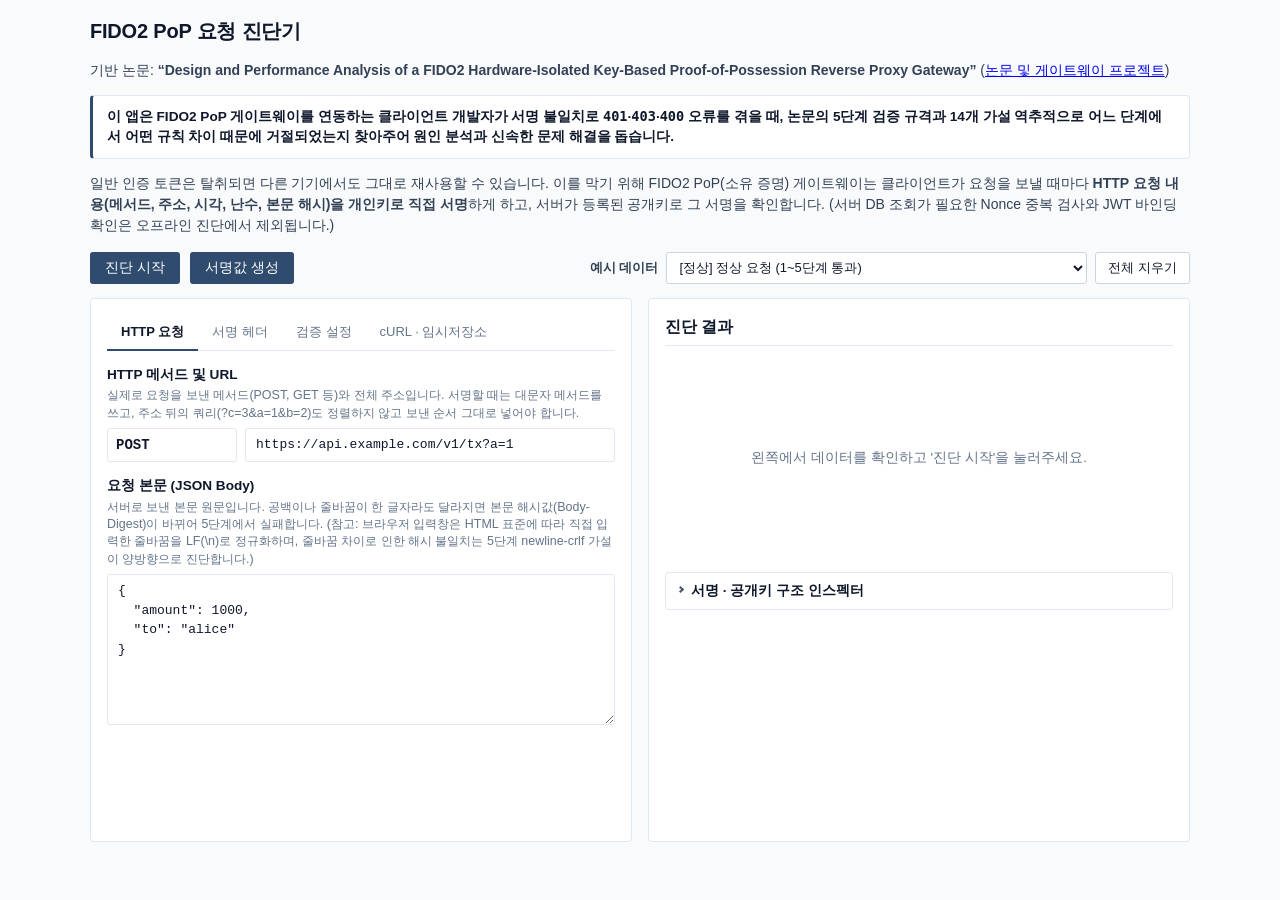
==== commit 5b9b67a6: "docs: clarify target audience and add paper title with purpose statement for BRB-C01 and BRB-C03" ====
--- a/index.html
+++ b/index.html
@@ -11,15 +11,18 @@
   <div class="container">
     <header>
       <h1>FIDO2 PoP 요청 진단기</h1>
+      <p class="paper-title-badge">
+        기반 논문: <strong>&ldquo;Design and Performance Analysis of a FIDO2 Hardware-Isolated Key-Based Proof-of-Possession Reverse Proxy Gateway&rdquo;</strong>
+        (<a href="https://altdmfk.github.io/fido2-pop-gateway/" target="_blank" rel="noopener noreferrer">논문 및 게이트웨이 프로젝트</a>)
+      </p>
+      <div class="alert info">
+        <strong>이 앱은 FIDO2 PoP 게이트웨이를 연동하는 클라이언트 개발자가 서명 불일치로 <code>401</code>·<code>403</code>·<code>400</code> 오류를 겪을 때, 논문의 5단계 검증 규격과 14개 가설 역추적으로 어느 단계에서 어떤 규칙 차이 때문에 거절되었는지 찾아주어 원인 분석과 신속한 문제 해결을 돕습니다.</strong>
+      </div>
       <p>
         일반 인증 토큰은 탈취되면 다른 기기에서도 그대로 재사용할 수 있습니다. 이를 막기 위해
-        <a href="https://altdmfk.github.io/fido2-pop-gateway/" target="_blank" rel="noopener noreferrer">FIDO2 PoP(소유 증명) 게이트웨이</a>는
-        클라이언트가 요청을 보낼 때마다 <strong>HTTP 요청 내용(메서드, 주소, 시각, 난수, 본문 해시)을 개인키로 직접 서명</strong>하게 하고, 서버가 등록된 공개키로 그 서명을 확인합니다.
+        FIDO2 PoP(소유 증명) 게이트웨이는
+        클라이언트가 요청을 보낼 때마다 <strong>HTTP 요청 내용(메서드, 주소, 시각, 난수, 본문 해시)을 개인키로 직접 서명</strong>하게 하고, 서버가 등록된 공개키로 그 서명을 확인합니다. (서버 DB 조회가 필요한 Nonce 중복 검사와 JWT 바인딩 확인은 오프라인 진단에서 제외됩니다.)
       </p>
-      <div class="alert info">
-        서명할 때 사용한 문자열의 줄바꿈, 대소문자, 쿼리 순서, 인코딩 방식이 게이트웨이 기준과 조금만 달라도 서버는 구체적인 이유 없이 <code>401</code>·<code>403</code>·<code>400</code> 오류만 반환합니다.<br>
-        이 도구는 브라우저 안에서 게이트웨이의 1~5단계 검증 과정을 그대로 실행해 보고, 실패했을 때 <strong>어느 단계에서 어떤 규칙 차이 때문에 거절되었는지</strong> 찾아줍니다. (서버 DB 조회가 필요한 Nonce 중복 검사와 JWT 바인딩 확인은 제외됩니다.)
-      </div>
     </header>
 
     <div class="top-action-bar">
